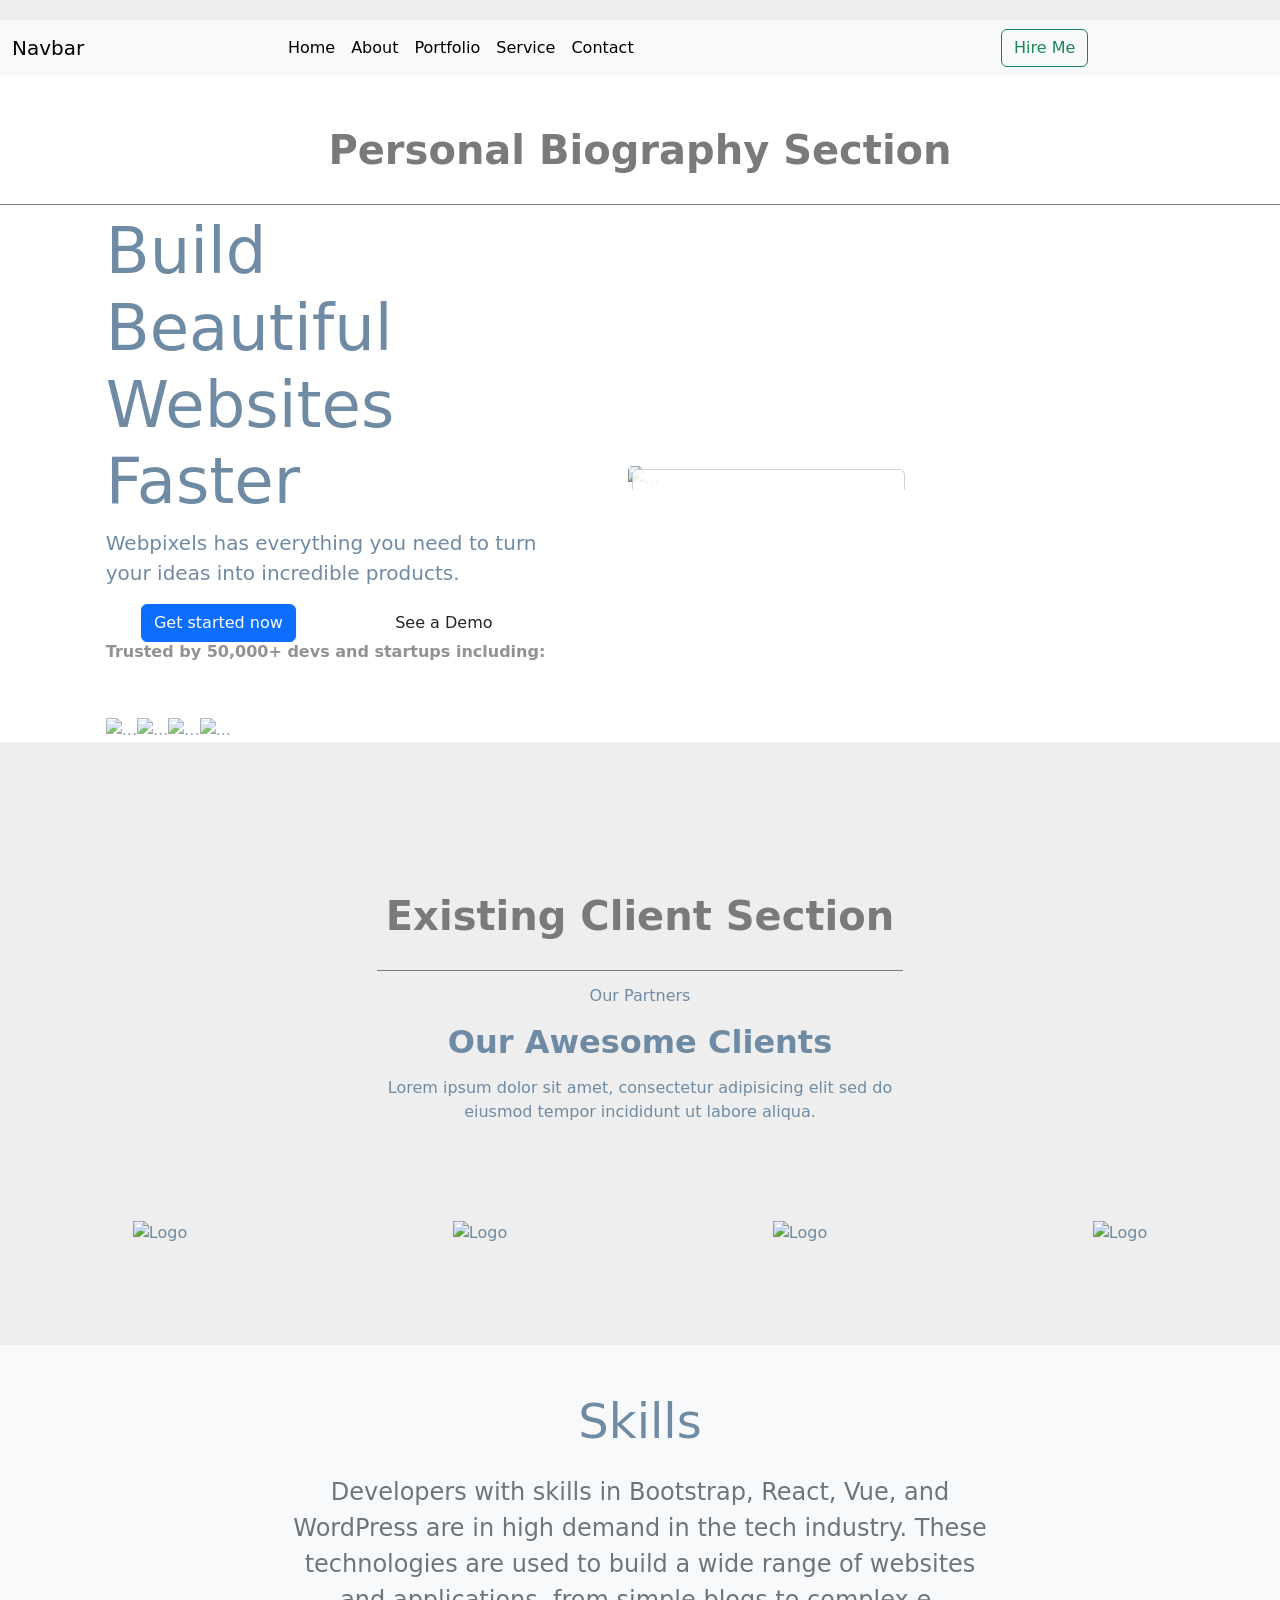
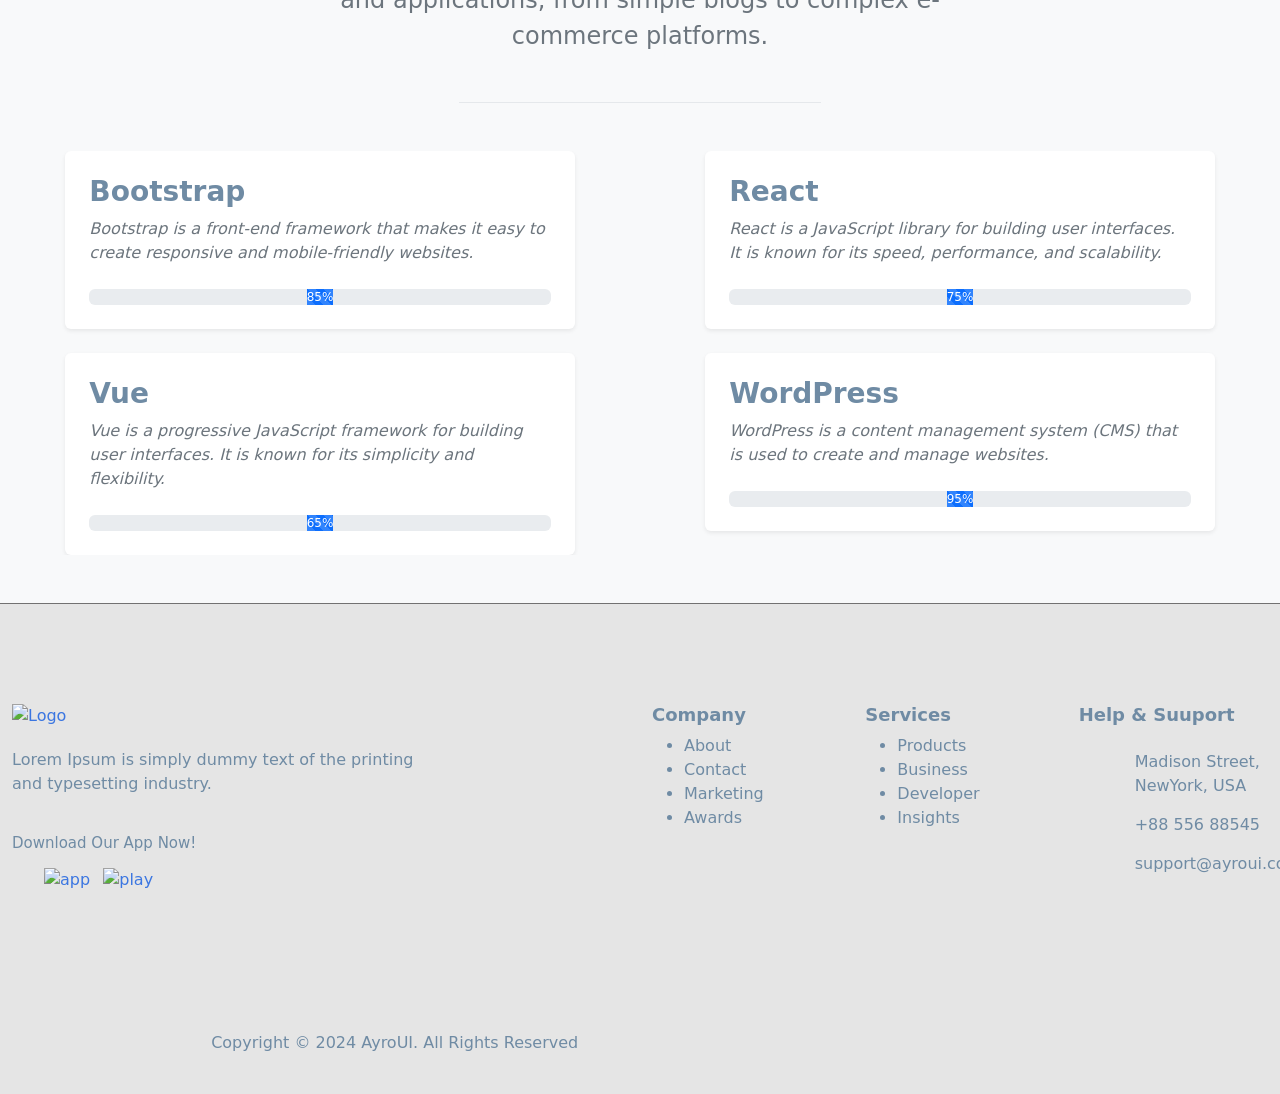
==== about.html @ 8ebff281 "first commit" ====
<!DOCTYPE html>
<html lang="en">

<head>
   <meta charset="UTF-8">
   <meta name="viewport" content="width=device-width, initial-scale=1.0">
   <title>Document</title>

   <!-- CDN -->
   <link href="https://cdn.jsdelivr.net/npm/bootstrap@5.3.8/dist/css/bootstrap.min.css" rel="stylesheet"
      integrity="sha384-sRIl4kxILFvY47J16cr9ZwB07vP4J8+LH7qKQnuqkuIAvNWLzeN8tE5YBujZqJLB" crossorigin="anonymous">

   <!-- CSS LINK -->
   <link rel="stylesheet" href="./css/index.css">

</head>

<body>

   <!-- NAVBAR -->

   <nav class="navbar navbar-expand-lg bg-body-tertiary">
      <div class="container">
         <a class="navbar-brand" href="index.html">Navbar</a>
         <button class="navbar-toggler" type="button" data-bs-toggle="collapse" data-bs-target="#navbarSupportedContent"
            aria-controls="navbarSupportedContent" aria-expanded="false" aria-label="Toggle navigation">
            <span class="navbar-toggler-icon"></span>
         </button>
         <div class="collapse navbar-collapse" id="navbarSupportedContent">
            <ul class="navbar-nav me-auto mb-2 mb-lg-0">
               <li class="nav-item">
                  <a class="nav-link active" aria-current="page" href="index.html">Home</a>
               </li>
               <li class="nav-item">
                  <a class="nav-link active" href="about.html">About</a>
               </li>
               <li class="nav-item dropdown">
                  <a class="nav-link active" aria-current="page" href="portfolio.html">Portfolio</a>
               </li>
               <li class="nav-item dropdown">
                  <a class="nav-link active" aria-current="page" href="service.html">Service</a>
               </li>
                <li class="nav-item dropdown">
                  <a class="nav-link active" aria-current="page" href="contact.html">Contact</a>
               </li>
            </ul>
            <form class="d-flex" role="search">
               <button class="btn btn-outline-success" type="submit">Hire Me</button>
            </form>
         </div>
      </div>
   </nav>
   <!-- NAVBAR -->


   <section id="about">

      <!-- Personal Biography Section -->
      <div class="bg-body">

         <section id="personalbiography" class="py-16 pt-md-8 pb-md-24 position-relative">

            <h1 class="all">Personal Biography Section</h1>

            <div class="container-lg mw-screen-xl">
               <div class="row align-items-center">
                  <div class="col-lg-6 order-lg-1 ms-auto d-none d-lg-block">
                     <div class="rounded me-lg-0 position-relative overflow-hidden shadow-5">
                        <img alt="..."
                           src="https://images.unsplash.com/photo-1523240795612-9a054b0db644?ixlib=rb-4.0.3&amp;ixid=MnwxMjA3fDB8MHxwaG90by1wYWdlfHx8fGVufDB8fHx8&amp;auto=format&amp;fit=crop&amp;w=1000&amp;h=1150&amp;q=80"
                           class="img-fluid">
                        <div
                           class="w-50 bg-body bg-opacity-50 p-0.5 rounded position-absolute top-0 start-0 ms-1 mt-1 z-2">
                           <div class="card rounded bg-body bg-opacity-75">
                              <div class="p-5">
                                 <div class="display-3 text-heading fw-bolder ls-tighter font-monospace lh-none mb-2">
                                    10x</div>
                                 <p class="text-sm text-body-secondary">
                                    Streamline workflows, save time, and focus on what truly matters using Webpixels.
                                 </p>
                              </div>
                           </div>
                        </div>
                     </div>
                  </div>
                  <div class="col-lg-5 order-md-0">
                     <h1 class="display-3 ls-tighter lh-xxs">
                        Build Beautiful Websites Faster
                     </h1>
                     <p class="lead pe-lg-20 lh-loose mt-6">
                        Webpixels has everything you need to turn your ideas into incredible products.
                     </p>
                     <div class="hstack gap-3 mt-8">
                        <a href="#" class="btn btn-primary px-lg-6">Get started now</a>
                        <a href="#" class="btn btn-neutral px-lg-6">
                           See a Demo
                           <i class="bi bi-arrow-up-right ms-3"></i>
                        </a>
                     </div>
                     <div class="mt-20">
                        <h6 class="fw-semibold text-dark text-opacity-50">Trusted by 50,000+ devs and startups
                           including:</h6>
                        <div class="d-inline-flex gap-6 gap-md-12 align-items-center mt-5">
                           <div>
                              <img src="https://assets.webpixels.io/img/clients/full/logo-1.svg"
                                 class="opacity-75 h-rem-6" alt="..." />
                           </div>
                           <div>
                              <img src="https://assets.webpixels.io/img/clients/full/logo-2.svg"
                                 class="opacity-75 h-rem-6" alt="..." />
                           </div>
                           <div>
                              <img src="https://assets.webpixels.io/img/clients/full/logo-3.svg"
                                 class="opacity-75 h-rem-6" alt="..." />
                           </div>
                           <div>
                              <img src="https://assets.webpixels.io/img/clients/full/logo-4.svg"
                                 class="opacity-75 h-rem-6" alt="..." />
                           </div>
                        </div>
                     </div>
                  </div>
               </div>
            </div>
         </section>
      </div>
      <!-- Personal Biography Section -->

      <!-- Existing Client Section -->

      <section id="existingclient" class="client-logo-area client-logo-one">
         <!--======  Start Section Title Two ======-->
         <div class="section-title-two">
            <div class="container">

               <h1 class="all">Existing Client Section</h1>

               <div class="row">
                  <div class="col-12">
                     <div class="content">
                        <span> Our Partners </span>
                        <h2 class="fw-bold">Our Awesome Clients</h2>
                        <p>
                           Lorem ipsum dolor sit amet, consectetur adipisicing elit sed do
                           eiusmod tempor incididunt ut labore aliqua.
                        </p>
                     </div>
                  </div>
               </div>
            </div>
            <!-- container -->
         </div>
         <!--====== End Section Title Two ======-->
         <div class="container">
            <div class="row">
               <div class="col-md-3 col-6">
                  <div class="single-client text-center">
                     <img src="https://cdn.ayroui.com/1.0/images/client-logo/graygrids.svg" alt="Logo" />
                  </div>
                  <!-- single client -->
               </div>
               <div class="col-md-3 col-6">
                  <div class="single-client text-center">
                     <img src="https://cdn.ayroui.com/1.0/images/client-logo/uideck.svg" alt="Logo" />
                  </div>
                  <!-- single client -->
               </div>
               <div class="col-md-3 col-6">
                  <div class="single-client text-center">
                     <img src="https://cdn.ayroui.com/1.0/images/client-logo/ayroui.svg" alt="Logo" />
                  </div>
                  <!-- single client -->
               </div>
               <div class="col-md-3 col-6">
                  <div class="single-client text-center">
                     <img src="https://cdn.ayroui.com/1.0/images/client-logo/lineicons.svg" alt="Logo" />
                  </div>
                  <!-- single client -->
               </div>
            </div>
            <!-- row -->
         </div>
         <!-- container -->
      </section>

      <!-- Existing Client Section -->

      <!-- Skill Information Section -->

      <section id="skillinformation" class="bsb-skill-1 bg-light py-3 py-md-5">
         <div class="container">
            <div class="row justify-content-md-center">
               <div class="col-12 col-md-10 col-lg-8 col-xl-7 col-xxl-6">
                  <h2 class="mb-4 display-5 text-center">Skills</h2>
                  <p class="text-secondary mb-5 text-center lead fs-4">Developers with skills in Bootstrap, React, Vue,
                     and WordPress are in high demand in the tech industry. These technologies are used to build a wide
                     range of websites and applications, from simple blogs to complex e-commerce platforms.</p>
                  <hr class="w-50 mx-auto mb-5 mb-xl-9 border-dark-subtle">
               </div>
            </div>
         </div>
         <div class="container overflow-hidden">
            <div class="row justify-content-xl-center gy-3 gy-sm-4">
               <div class="col-12 col-sm-6 col-xl-5">
                  <div class="bg-white rounded shadow-sm p-3 p-md-4 p-xxl-5">
                     <h3 class="fw-bold mb-2">Bootstrap</h3>
                     <p class="text-secondary fst-italic mb-4">Bootstrap is a front-end framework that makes it easy to
                        create responsive and mobile-friendly websites.</p>
                     <div class="progress">
                        <div class="progress-bar progress-bar-striped progress-bar-animated progress-bar-width-1"
                           role="progressbar" aria-label="Bootstrap" aria-valuenow="85" aria-valuemin="0"
                           aria-valuemax="100">85%</div>
                     </div>
                  </div>
               </div>
               <div class="col-12 col-sm-6 col-xl-5">
                  <div class="bg-white rounded shadow-sm p-3 p-md-4 p-xxl-5">
                     <h3 class="fw-bold mb-2">React</h3>
                     <p class="text-secondary fst-italic mb-4">React is a JavaScript library for building user
                        interfaces. It is known for its speed, performance, and scalability.</p>
                     <div class="progress">
                        <div class="progress-bar progress-bar-striped progress-bar-animated progress-bar-width-2"
                           role="progressbar" aria-label="React" aria-valuenow="75" aria-valuemin="0"
                           aria-valuemax="100">75%</div>
                     </div>
                  </div>
               </div>
               <div class="col-12 col-sm-6 col-xl-5">
                  <div class="bg-white rounded shadow-sm p-3 p-md-4 p-xxl-5">
                     <h3 class="fw-bold mb-2">Vue</h3>
                     <p class="text-secondary fst-italic mb-4">Vue is a progressive JavaScript framework for building
                        user interfaces. It is known for its simplicity and flexibility.</p>
                     <div class="progress">
                        <div class="progress-bar progress-bar-striped progress-bar-animated progress-bar-width-3"
                           role="progressbar" aria-label="Vue" aria-valuenow="65" aria-valuemin="0" aria-valuemax="100">
                           65%</div>
                     </div>
                  </div>
               </div>
               <div class="col-12 col-sm-6 col-xl-5">
                  <div class="bg-white rounded shadow-sm p-3 p-md-4 p-xxl-5">
                     <h3 class="fw-bold mb-2">WordPress</h3>
                     <p class="text-secondary fst-italic mb-4">WordPress is a content management system (CMS) that is
                        used to create and manage websites.</p>
                     <div class="progress">
                        <div class="progress-bar progress-bar-striped progress-bar-animated progress-bar-width-4"
                           role="progressbar" aria-label="WordPress" aria-valuenow="95" aria-valuemin="0"
                           aria-valuemax="100">95%</div>
                     </div>
                  </div>
               </div>
            </div>
         </div>
      </section>

      <!-- Skill Information Section -->

   </section>



   <!-- Footer Pages -->
   <footer class="footer-area footer-one">
      <div class="footer-widget">
         <div class="container">
            <div class="row">
               <div class="col-xl-6 col-lg-4 col-sm-12">
                  <div class="f-about">
                     <div class="footer-logo">
                        <a href="javascript:void(0)">
                           <img src="https://cdn.ayroui.com/1.0/images/footer/logo.svg" alt="Logo" />
                        </a>
                     </div>
                     <p class="text">
                        Lorem Ipsum is simply dummy text of the printing and
                        typesetting industry.
                     </p>
                  </div>
                  <div class="footer-app-store">
                     <h5 class="download-title">Download Our App Now!</h5>
                     <ul>
                        <li>
                           <a href="javascript:void(0)">
                              <img src="https://cdn.ayroui.com/1.0/images/footer/app-store.svg" alt="app" />
                           </a>
                        </li>
                        <li>
                           <a href="javascript:void(0)">
                              <img src="https://cdn.ayroui.com/1.0/images/footer/play-store.svg" alt="play" />
                           </a>
                        </li>
                     </ul>
                  </div>
               </div>
               <div class="col-xl-2 col-lg-2 col-sm-4">
                  <div class="footer-link">
                     <h6 class="footer-title">Company</h6>
                     <ul>
                        <li><a href="javascript:void(0)">About</a></li>
                        <li><a href="javascript:void(0)">Contact</a></li>
                        <li><a href="javascript:void(0)">Marketing</a></li>
                        <li><a href="javascript:void(0)">Awards</a></li>
                     </ul>
                  </div>
                  <!-- footer link -->
               </div>
               <div class="col-xl-2 col-lg-3 col-sm-4">
                  <div class="footer-link">
                     <h6 class="footer-title">Services</h6>
                     <ul>
                        <li><a href="javascript:void(0)">Products</a></li>
                        <li><a href="javascript:void(0)">Business</a></li>
                        <li><a href="javascript:void(0)">Developer</a></li>
                        <li><a href="javascript:void(0)">Insights</a></li>
                     </ul>
                  </div>
                  <!-- footer link -->
               </div>
               <div class="col-xl-2 col-lg-3 col-sm-4">
                  <!-- Start Footer Contact -->
                  <div class="footer-contact">
                     <h6 class="footer-title">Help & Suuport</h6>
                     <ul>
                        <li>
                           <i class="lni lni-map-marker"></i> Madison Street, NewYork,
                           USA
                        </li>
                        <li><i class="lni lni-phone-set"></i> +88 556 88545</li>
                        <li><i class="lni lni-envelope"></i> support@ayroui.com</li>
                     </ul>
                  </div>
                  <!-- End Footer Contact -->
               </div>
            </div>
            <!-- row -->
         </div>
         <!-- container -->
      </div>
      <!-- footer widget -->
      <div class="footer-copyright">
         <div class="container">
            <div class="row">
               <div class="col-lg-12">
                  <div class="
                  copyright
                  text-center
                  d-md-flex
                  justify-content-between
                  align-items-center
                  ">
                     <p class="text">Copyright © 2024 AyroUI. All Rights Reserved</p>
                     <ul class="social">
                        <li>
                           <a href="javascript:void(0)">
                              <i class="lni lni-facebook-filled"></i>
                           </a>
                        </li>
                        <li>
                           <a href="javascript:void(0)">
                              <i class="lni lni-twitter-original"></i>
                           </a>
                        </li>
                        <li>
                           <a href="javascript:void(0)">
                              <i class="lni lni-instagram-filled"></i>
                           </a>
                        </li>
                        <li>
                           <a href="javascript:void(0)"><i class="lni lni-linkedin-original"></i></a>
                        </li>
                     </ul>
                  </div>
                  <!-- copyright -->
               </div>
            </div>
            <!-- row -->
         </div>
         <!-- container -->
      </div>
      <!-- footer copyright -->
   </footer>

   <!-- Footer Pages -->

   <!-- JAVA LINK -->
   <script src="https://cdn.jsdelivr.net/npm/bootstrap@5.3.8/dist/js/bootstrap.min.js"
      integrity="sha384-G/EV+4j2dNv+tEPo3++6LCgdCROaejBqfUeNjuKAiuXbjrxilcCdDz6ZAVfHWe1Y"
      crossorigin="anonymous"></script>

</body>

</html>
---- css/index.css ----
*{
    margin: 0 auto;
    padding: 0 auto;
    box-sizing: border-box;
}

.container {
    max-width: 1400px;
}

.Carrier{
    font-size: 40px;
    text-align: center;
    padding-top: 50px;
    padding-bottom: 20px;
    color: rgb(122, 122, 122);
    border-bottom: 1px solid rgb(126, 125, 125);
}

.all{
  font-size: 40px;
  text-align: center;
  font-weight: 800;
  padding-top: 50px;
  padding-bottom: 30px;
  color: rgb(122, 122, 122);
    border-bottom: 1px solid rgb(126, 125, 125);
}

/*  Home Pages Start */

/* About ME Section */

.homeimg{
    height: 894px;
}

.carousel-caption {
    margin-bottom: 400px;
}

/* About ME Section */

/*===== Carrier Mission & Vission  =====*/

.blog-style-one {
  margin-top: 50px;
}
.blog-style-one .blog-image {
  overflow: hidden;
  border-radius: 8px 8px 0 0;
  position: relative;
}
.blog-style-one .blog-image .category {
  background-color: var(--primary);
  color: var(--white);
  font-size: 13px;
  padding: 7px 20px;
  position: absolute;
  right: 20px;
  top: 20px;
  border-radius: 30px;
}
.blog-style-one .blog-image img {
  width: 100%;
  -webkit-transition: all 0.2s ease-out 0s;
  -moz-transition: all 0.2s ease-out 0s;
  -ms-transition: all 0.2s ease-out 0s;
  -o-transition: all 0.2s ease-out 0s;
  transition: all 0.2s ease-out 0s;
}
.blog-style-one .blog-image:hover img {
  -webkit-transform: rotate(1deg) scale(1.1);
  -moz-transform: rotate(1deg) scale(1.1);
  -ms-transform: rotate(1deg) scale(1.1);
  -o-transform: rotate(1deg) scale(1.1);
  transform: rotate(1deg) scale(1.1);
}
.blog-style-one .blog-content {
  padding: 30px;
  border: 1px solid var(--light-1);
  border-radius: 0 0 8px 8px;
  border-top: none;
}
@media only screen and (min-width: 768px) and (max-width: 991px) {
  .blog-style-one .blog-content {
    padding: 25px;
  }
}
@media (max-width: 767px) {
  .blog-style-one .blog-content {
    padding: 20px;
  }
}
.blog-style-one .blog-content .blog-title {
  display: block;
  margin-bottom: 10px;
}
.blog-style-one .blog-content .blog-title a {
  font-weight: 600;
  color: var(--black);
  -webkit-transition: all 0.3s ease-out 0s;
  -moz-transition: all 0.3s ease-out 0s;
  -ms-transition: all 0.3s ease-out 0s;
  -o-transition: all 0.3s ease-out 0s;
  transition: all 0.3s ease-out 0s;
  line-height: 30px;
}
@media (max-width: 767px) {
  .blog-style-one .blog-content .blog-title a {
    line-height: 24px;
  }
}
.blog-style-one .blog-content .blog-title a:hover {
  color: var(--primary);
}
.blog-style-one .blog-content span {
  font-size: 14px;
  line-height: 20px;
  color: var(--dark-3);
  margin-top: 8px;
  margin-right: 12px;
  display: inline-block;
}
.blog-style-one .blog-content .text {
  color: var(--dark-3);
  margin-top: 16px;
}
.blog-style-one .blog-content .more {
  text-transform: uppercase;
  font-weight: 600;
  color: var(--primary);
  margin-top: 30px;
  display: inline-block;
}
.blog-style-one .blog-content .more:hover {
  color: var(--primary-dark);
}

/* Carrier Mission & Vission */

/* Service Section */

/* ===== Buttons Css ===== */
.contact-form .single-form .input-form .primary-btn {
  background: var(--primary);
  color: var(--white);
  box-shadow: var(--shadow-2);
}
.contact-form .single-form .input-form .active.primary-btn, .contact-form .single-form .input-form .primary-btn:hover, .contact-form .single-form .input-form .primary-btn:focus {
  background: var(--primary-dark);
  color: var(--white);
  box-shadow: var(--shadow-4);
}
.contact-form .single-form .input-form .deactive.primary-btn {
  background: var(--gray-4);
  color: var(--dark-3);
  pointer-events: none;
}

/*===========================
    contact-01 css 
===========================*/
.contact-area {
  padding-top: 50px;
  padding-bottom: 100px;
}
.contact-area .mt-15 {
  margin-top: 15px;
}
.contact-area .section-title .title {
  font-size: 28px;
  font-weight: 600;
  line-height: 55px;
}
@media (max-width: 767px) {
  .contact-area .section-title .title {
    font-size: 24px;
    line-height: 35px;
  }
}

.contact-form .single-form label {
  font-size: 12px;
  color: var(--dark-2);
  line-height: 18px;
  margin-left: 44px;
}
.contact-form .single-form .input-form {
  position: relative;
}
.contact-form .single-form .input-form i {
  font-size: 24px;
  position: absolute;
  top: 10px;
  left: 10px;
  color: var(--dark-3);
}
.contact-form .single-form .input-form textarea, .contact-form .single-form .input-form input {
  width: 100%;
  height: 44px;
  padding-left: 45px;
  padding-right: 30px;
  color: var(--dark-3);
  font-size: 16px;
  border: 0;
  border-bottom: 1px solid var(--gray-4);
  font-weight: 500;
}
.contact-form .single-form .input-form textarea::placeholder, .contact-form .single-form .input-form input::placeholder {
  opacity: 1;
  color: var(--dark-3);
}
.contact-form .single-form .input-form textarea {
  padding-top: 10px;
}
.form-input .help-block {
  margin-top: 2px;
}
.form-input .help-block .list-unstyled li {
  font-size: 12px;
  line-height: 16px;
  color: var(--error);
}
.form-input label {
  font-size: 12px;
  line-height: 18px;
  color: var(--dark-3);
  margin-bottom: 8px;
  display: inline-block;
}
.form-input .input-items {
  position: relative;
}
.form-input .input-items input, .form-input .input-items textarea {
  width: 100%;
  height: 44px;
  border: 2px solid;
  padding-left: 44px;
  padding-right: 12px;
  position: relative;
  font-size: 16px;
}
.form-input .input-items textarea {
  padding-top: 8px;
  height: 130px;
  resize: none;
}
.form-input .input-items i {
  position: absolute;
  top: 11px;
  left: 13px;
  font-size: 20px;
  z-index: 9;
}
.form-input .input-items.default input, .form-input .input-items.default textarea {
  border-color: var(--gray-4);
  color: var(--dark-3);
}
.form-input .input-items.default input:focus, .form-input .input-items.default textarea:focus {
  border-color: var(--primary);
}
.form-input .input-items.default input::placeholder, .form-input .input-items.default textarea::placeholder {
  color: var(--dark-3);
  opacity: 1;
}
.form-input .input-items.default i {
  color: var(--dark-3);
}
.form-input .input-items.active input, .form-input .input-items.active textarea {
  border-color: var(--primary-dark);
  color: var(--black);
}
.form-input .input-items.active input::placeholder, .form-input .input-items.active textarea::placeholder {
  color: var(--black);
  opacity: 1;
}
.form-input .input-items.active i {
  color: var(--primary-dark);
}
.form-input .input-items.error input, .form-input .input-items.error textarea {
  border-color: var(--error);
  color: var(--error);
}
.form-input .input-items.error input::placeholder, .form-input .input-items.error textarea::placeholder {
  color: var(--error);
  opacity: 1;
}
.form-input .input-items.error i {
  color: var(--error);
}
.form-input .input-items.success input, .form-input .input-items.success textarea {
  border-color: var(--success);
  color: var(--success);
}
.form-input .input-items.success input::placeholder, .form-input .input-items.success textarea::placeholder {
  color: var(--success);
  opacity: 1;
}
.form-input .input-items.success i {
  color: var(--success);
}
.form-input .input-items.disabled input, .form-input .input-items.disabled textarea {
  border-color: var(--dark-2);
  color: var(--dark-3);
  background: none;
}
.form-input .input-items.disabled input::placeholder, .form-input .input-items.disabled textarea::placeholder {
  color: var(--dark-3);
  opacity: 1;
}
.form-input .input-items.disabled i {
  color: var(--dark-3);
}

.form-style-four .form-input label {
  padding-left: 44px;
  margin-bottom: 0;
}
.form-style-four .form-input .input-items input, .form-style-four .form-input .input-items textarea {
  border-top: 0;
  border-left: 0;
  border-right: 0;
}

.contact-info ul li .single-info {
  position: relative;
  margin-top: 19px;
}
.contact-info ul li .single-info .info-icon {
  position: absolute;
  top: 0;
  left: 0;
}
.contact-info ul li .single-info .info-icon i {
  color: var(--dark-3);
  font-size: 18px;
  line-height: 24px;
}
.contact-info ul li .single-info .info-content {
  padding-left: 30px;
}
.contact-info ul li .single-info .info-content .text {
  font-size: 16px;
  line-height: 24px;
  color: var(--dark-3);
  font-weight: 500;
}
.contact-info .social li {
  display: inline-block;
  margin-right: 12px;
}
.contact-info .social li a {
  font-size: 20px;
  height: 40px;
  width: 40px;
  line-height: 38px;
  border: 1px solid rgba(0, 0, 0, 0.096);
  text-align: center;
  border-radius: 5px;
  color: var(--dark-3);
  -webkit-transition: all 0.3s ease-out 0s;
  -moz-transition: all 0.3s ease-out 0s;
  -ms-transition: all 0.3s ease-out 0s;
  -o-transition: all 0.3s ease-out 0s;
  transition: all 0.3s ease-out 0s;
}
.contact-info .social li a:hover {
  color: var(--white);
  background-color: var(--primary);
  border-color: transparent;
}

/* Service Section */

/* Feedback Section */

.rating-container {
            background: linear-gradient(145deg, #ffffff, #f0f0f0);
            border-radius: 20px;
            padding: 2rem;
            box-shadow: 10px 10px 20px #d1d1d1,
                       -10px -10px 20px #ffffff;
            max-width: 400px;
            margin: 2rem auto;
        }

        .star-rating {
            direction: rtl;
            display: inline-block;
            padding: 20px;
        }

        .star-rating input {
            display: none;
        }

        .star-rating label {
            color: #bbb;
            cursor: pointer;
            font-size: 30px;
            padding: 5px;
            transition: all 0.3s ease;
        }

        .star-rating label:hover,
        .star-rating label:hover ~ label,
        .star-rating input:checked ~ label {
            color: #f7b731;
        }

        .rating-title {
            color: #2d3436;
            font-weight: 600;
            margin-bottom: 1.5rem;
        }

        .rating-feedback {
            margin-top: 1.5rem;
            color: #636e72;
        }

        .submit-rating {
            background: linear-gradient(145deg, #f7b731, #f0932b);
            border: none;
            padding: 10px 25px;
            border-radius: 25px;
            color: white;
            font-weight: 600;
            margin-top: 1rem;
            transition: all 0.3s ease;
        }

        .submit-rating:hover {
            transform: translateY(-2px);
            box-shadow: 0 5px 15px rgba(247, 183, 49, 0.4);
        }

        .rating-emoji {
            font-size: 2rem;
            margin-bottom: 1rem;
        }

/* Feedback Section */

/*  Home Pages End */

/* About Pages Section */

/* Existing Client Section */

/*===========================
    clients-01 css 
===========================*/
.client-logo-area .section-title-two {
  text-align: center;
  max-width: 550px;
  margin: auto;
  margin-bottom: 50px;
  position: relative;
  z-index: 5;
}
@media only screen and (min-width: 768px) and (max-width: 991px) {
  .client-logo-area .section-title-two {
    margin-bottom: 45px;
  }
}
@media (max-width: 767px) {
  .client-logo-area .section-title-two {
    margin-bottom: 35px;
  }
}
.client-logo-area .section-title-two span {
  text-transform: capitalize;
  color: var(--white);
  background: var(--primary);
  display: inline-block;
  margin-bottom: 10px;
  padding: 5px 15px;
  border-radius: 4px;
}
.client-logo-area .section-title-two h2 {
  margin-bottom: 15px;
}
@media only screen and (min-width: 768px) and (max-width: 991px) {
  .client-logo-area .section-title-two h2 {
    font-size: 2rem;
    line-height: 2.8rem;
  }
}
@media (max-width: 767px) {
  .client-logo-area .section-title-two h2 {
    font-size: 1.5rem;
    line-height: 1.9rem;
  }
}
.client-logo-area .section-title-two p {
  color: var(--dark-3);
}

/*===== Client Logo One =====*/
.client-logo-one {
  padding-top: 100px;
  padding-bottom: 100px;
}
.client-logo-one .single-client {
  margin-top: 30px;
}

/* Existing Client Section */

/* Skill Information Section */

/* About Pages Section */

/* Personal Information Section Start */

body{
    color: #6F8BA4;
    margin-top:20px;
}
.section {
    padding: 100px 0;
    position: relative;
}
.gray-bg {
    background-color: #f5f5f5;
}
img {
    max-width: 100%;
}
img {
    vertical-align: middle;
    border-style: none;
}
/* About Me 
---------------------*/
.about-text h3 {
  font-size: 45px;
  font-weight: 700;
  margin: 0 0 6px;
}
@media (max-width: 767px) {
  .about-text h3 {
    font-size: 35px;
  }
}
.about-text h6 {
  font-weight: 600;
  margin-bottom: 15px;
}
@media (max-width: 767px) {
  .about-text h6 {
    font-size: 18px;
  }
}
.about-text p {
  font-size: 18px;
  max-width: 450px;
}
.about-text p mark {
  font-weight: 600;
  color: #20247b;
}

.about-list {
  padding-top: 10px;
}
.about-list .media {
  padding: 5px 0;
}
.about-list label {
  color: #20247b;
  font-weight: 600;
  width: 88px;
  margin: 0;
  position: relative;
}
.about-list label:after {
  content: "";
  position: absolute;
  top: 0;
  bottom: 0;
  right: 11px;
  width: 1px;
  height: 12px;
  background: #20247b;
  -moz-transform: rotate(15deg);
  -o-transform: rotate(15deg);
  -ms-transform: rotate(15deg);
  -webkit-transform: rotate(15deg);
  transform: rotate(15deg);
  margin: auto;
  opacity: 0.5;
}
.about-list p {
  margin: 0;
  font-size: 15px;
}

@media (max-width: 991px) {
  .about-avatar {
    margin-top: 30px;
  }
}

.about-section .counter {
  padding: 22px 20px;
  background: #ffffff;
  border-radius: 10px;
  box-shadow: 0 0 30px rgba(31, 45, 61, 0.125);
}
.about-section .counter .count-data {
  margin-top: 10px;
  margin-bottom: 10px;
}
.about-section .counter .count {
  font-weight: 700;
  color: #20247b;
  margin: 0 0 5px;
}
.about-section .counter p {
  font-weight: 600;
  margin: 0;
}
mark {
    background-image: linear-gradient(rgba(252, 83, 86, 0.6), rgba(252, 83, 86, 0.6));
    background-size: 100% 3px;
    background-repeat: no-repeat;
    background-position: 0 bottom;
    background-color: transparent;
    padding: 0;
    color: currentColor;
}
.theme-color {
    color: #fc5356;
}
.dark-color {
    color: #20247b;
}


/* Personal Information Section End */

/* Education Information Section Start */

/*===========================
  card-01 css
===========================*/
.single-card {
  box-shadow: var(--shadow-1);
  border-radius: 8px;
  overflow: hidden;
  margin-top: 30px;
  -webkit-transition: all 0.3s ease-out 0s;
  -moz-transition: all 0.3s ease-out 0s;
  -ms-transition: all 0.3s ease-out 0s;
  -o-transition: all 0.3s ease-out 0s;
  transition: all 0.3s ease-out 0s;
}
.single-card:hover {
  box-shadow: var(--shadow-4);
}
.single-card .card-image img {
  width: 100%;
  height: 100%;
}
.single-card .card-content {
  padding: 16px;
}
.single-card .card-content .card-title {
  margin-bottom: 0;
}
.single-card .card-content .card-title a {
  color: var(--black);
  -webkit-transition: all 0.3s ease-out 0s;
  -moz-transition: all 0.3s ease-out 0s;
  -ms-transition: all 0.3s ease-out 0s;
  -o-transition: all 0.3s ease-out 0s;
  transition: all 0.3s ease-out 0s;
}
.single-card .card-content .card-title a:hover {
  color: var(--primary);
}
.single-card .card-content .text {
  color: var(--dark-3);
  margin-top: 8px;
}

/* Education Information Section End */

/* Special Skill Section */

/* training certification section */

#training .card:hover {
  transform: translateY(-5px);
  transition: 0.3s;
}

/* training certification section */

/* All Service Grid Section */
.service-card {
      transition: all 0.3s ease;
      border: none;
      border-radius: 12px;
    }

    .service-card:hover {
      transform: translateY(-8px);
      box-shadow: 0 10px 25px rgba(0,0,0,0.1);
    }

    .service-icon {
      font-size: 40px;
      color: #0d6efd;
      margin-bottom: 15px;
    }
/* All Service Grid Section */

/*  Client Section */
 .client-logo {
      max-height: 200px;
      transition: 0.3s;
    }
    .client-logo:hover {
      opacity: 1;
      transform: scale(1.05);
    }
/*  Client Section */

/* FAQ Section */
.faqSection{
  padding-top: 60px;
  padding-bottom: 60px;
  max-width: 1100px;
}
/* FAQ Section */

/* Direct Contact Information Secction */
.Contact{
  margin-top: 60px;
  margin-bottom: 70px;
}

.project-list-table {
    border-collapse: separate;
    border-spacing: 0 12px
}

.project-list-table tr {
    background-color: #fff
}

.table-nowrap td, .table-nowrap th {
    white-space: nowrap;
}
.table-borderless>:not(caption)>*>* {
    border-bottom-width: 0;
}
.table>:not(caption)>*>* {
    padding: 0.75rem 0.75rem;
    background-color: var(--bs-table-bg);
    border-bottom-width: 1px;
    box-shadow: inset 0 0 0 9999px var(--bs-table-accent-bg);
}

.avatar-sm {
    height: 2rem;
    width: 2rem;
}
.rounded-circle {
    border-radius: 50%!important;
}
.me-2 {
    margin-right: 0.5rem!important;
}
img, svg {
    vertical-align: middle;
}

a {
    color: #3b76e1;
    text-decoration: none;
}

.badge-soft-danger {
    color: #f56e6e !important;
    background-color: rgba(245,110,110,.1);
}
.badge-soft-success {
    color: #63ad6f !important;
    background-color: rgba(99,173,111,.1);
}

.badge-soft-primary {
    color: #3b76e1 !important;
    background-color: rgba(59,118,225,.1);
}

.badge-soft-info {
    color: #57c9eb !important;
    background-color: rgba(87,201,235,.1);
}

.avatar-title {
    align-items: center;
    background-color: #3b76e1;
    color: #fff;
    display: flex;
    font-weight: 500;
    height: 100%;
    justify-content: center;
    width: 100%;
}
.bg-soft-primary {
    background-color: rgba(59,118,225,.25)!important;
}
/* Direct Contact Information Secction */

/* Contact From Section */
.ContactSection{
  display: grid;
  gap: 10px;
}

.contact-area {
    background-attachment: fixed;
    background-size: cover;
    background-position: center;
}

@media only screen and (max-width:768px) {
    .contact {
        margin-bottom: 60px;
    }
}

.contact input {
    background: transparent;
    border: 1px solid black;
    margin-bottom: 10px;
    border-radius: 10px;
    -webkit-box-shadow: none;
    box-shadow: none;
    color: #232434;
    font-size: 16px;
    height: 60px;
    padding: 10px;
    width: 100%;
    font-family: 'poppins', sans-serif;
    padding-left: 30px;
    -webkit-transition: all 0.3s ease 0s;
    -o-transition: all 0.3s ease 0s;
    transition: all 0.3s ease 0s;
}

.contact textarea {
    background: #fff;
    border: 1px solid black;
    margin-bottom: 10px;
    border-radius: 10px;
    -webkit-box-shadow: none;
    box-shadow: none;
    color: #232434;
    font-size: 16px;
    padding: 10px;
    width: 100%;
    font-family: 'poppins', sans-serif;
    padding-left: 30px;
    -webkit-transition: all 0.3s ease 0s;
    -o-transition: all 0.3s ease 0s;
    transition: all 0.3s ease 0s;
    -webkit-border-radius: 10px;
    -moz-border-radius: 10px;
    -ms-border-radius: 10px;
    -o-border-radius: 10px;
}

.contact input:focus {
    background: #fff;
    border: 1px solid black;
    color: #232434;
    -webkit-box-shadow: none;
    box-shadow: none;
    
}

.contact textarea:focus {
    background: #fff;
    border: 1px solid black;
    color: #232434;
    -webkit-box-shadow: none;
    box-shadow: none;
   
}

.form-control::placeholder {
    color: #232434;
    opacity: 1;
}

.btn-contact-bg {
    border-radius: 30px;
    color: #fff;
    outline: medium none !important;
    padding: 15px 27px;
    text-transform: capitalize;
    -webkit-transition: all 0.3s ease 0s;
    -o-transition: all 0.3s ease 0s;
    transition: all 0.3s ease 0s;
    background: #7564e5;
    font-family: 'poppins', sans-serif;
    cursor: pointer;
    width: 100%;
}

.btn-contact-bg:hover,
.btn-contact-bg:focus {
    background: #232434;
    color: #fff;
}

/*START ADDRESS*/

.single_address {
    overflow: hidden;
    margin-bottom: 10px;
    padding-left: 40px;
}

@media only screen and (max-width:768px) {
    .single_address {
        padding-left: 0px;
    }
}

.single_address i {
    background: #f6f6f6;
    color: #7564e5;
    border-radius: 30px;
    width: 60px;
    height: 60px;
    line-height: 60px;
    text-align: center;
    float: left;
    margin-right: 14px;
    font-size: 22px;
    -webkit-box-shadow: 0 5px 30px 0 rgba(0, 0, 0, 0.1);
    box-shadow: 0 5px 30px 0 rgba(0, 0, 0, 0.1);
    margin-bottom: 20px;
    -webkit-transition: all 0.3s ease 0s;
    -o-transition: all 0.3s ease 0s;
    transition: all 0.3s ease 0s;
}

.single_address:hover i {
    background: #7564e5;
    color: #fff;
}

.single_address h4 {
    font-size: 18px;
    margin-bottom: 0px;
    overflow: hidden;
    font-weight: 600;
}

.single_address p {
    overflow: hidden;
    margin-top: 5px;
}

.section-title h1 {
  padding-top: 60px;
    font-size: 44px;
    font-weight: 500;
    margin-top: 0;
    position: relative;
    text-transform: capitalize;
    margin-bottom: 15px;
}
.section-title p {
    padding: 0 10px;
    width: 70%;
    margin: auto;
    letter-spacing: 1px;
}
.section-title {
    margin-bottom: 60px;
}
.text-center {
    text-align: center!important;
}
/* Contact From Section */

/* Google MAP API */

.googlemap{
  width: 1900px;
  margin-top: 40px;
  margin-bottom: 40px;
}

/* Google MAP API */

/* Contact From Section */
body{
    margin-top:20px;
    background:#eee;
}
.gradient-brand-color {
    background-image: -webkit-linear-gradient(0deg, #376be6 0%, #6470ef 100%);
    background-image: -ms-linear-gradient(0deg, #376be6 0%, #6470ef 100%);
    color: #fff;
}
.contact-info__wrapper {
    overflow: hidden;
    border-radius: .625rem .625rem 0 0
}

@media (min-width: 1024px) {
    .contact-info__wrapper {
        border-radius: 0 .625rem .625rem 0;
        padding: 5rem !important
    }
}
.contact-info__list span.position-absolute {
    left: 0
}
.z-index-101 {
    z-index: 101;
}
.list-style--none {
    list-style: none;
}
.contact__wrapper {
    background-color: #fff;
    margin-top: 50px;
    margin-bottom: 60px;
    border-radius: 0 0 .625rem .625rem;
    -webkit-border-radius: 0 0 .625rem .625rem;
    -moz-border-radius: 0 0 .625rem .625rem;
    -ms-border-radius: 0 0 .625rem .625rem;
    -o-border-radius: 0 0 .625rem .625rem;
}

@media (min-width: 1024px) {
    .contact__wrapper {
        border-radius: .625rem 0 .625rem .625rem
    }
}
@media (min-width: 1024px) {
    .contact-form__wrapper {
        padding: 5rem !important
    }
}
.shadow-lg, .shadow-lg--on-hover:hover {
    box-shadow: 0 1rem 3rem rgba(132,138,163,0.1) !important;
}
/* Contact From Section */

/* Footer Pages */

/*===== FOOTER ONE =====*/
.footer-one {
  background-color: rgba(128, 128, 128, 0.089);
  border-top: 1px solid rgb(114, 113, 113) ;
}
.footer-one .footer-logo {
  margin-top: 30px;
}
.footer-one .footer-widget {
  padding-top: 70px;
  padding-bottom: 100px;
}
@media only screen and (min-width: 768px) and (max-width: 991px) {
  .footer-one .footer-widget {
    padding-top: 40px;
    padding-bottom: 70px;
  }
}
@media (max-width: 767px) {
  .footer-one .footer-widget {
    padding-top: 20px;
    padding-bottom: 50px;
  }
}
.footer-one .footer-title {
  font-size: 18px;
  font-weight: 600;
  line-height: 22px;
  color: var(--black);
  position: relative;
}
.footer-one .footer-app-store {
  padding-top: 22px;
}
.footer-one .footer-app-store .download-title {
  font-size: 15px;
  display: block;
  margin-bottom: 15px;
  font-weight: 500;
  color: var(--dark-1);
}
.footer-one .footer-app-store li {
  display: inline-block;
  margin-right: 8px;
}
.footer-one .footer-app-store li img {
  max-width: 140px;
}
@media only screen and (min-width: 992px) and (max-width: 1199px) {
  .footer-one .footer-app-store li {
    margin-right: 6px;
  }
}
.footer-one .footer-app-store li:last-child {
  margin-right: 0;
}
@media (max-width: 767px) {
  .footer-one .footer-app-store li {
    width: 120px;
    display: block;
    margin-bottom: 10px;
  }
  .footer-one .footer-app-store li:last-child {
    margin: 0;
  }
}
@media only screen and (min-width: 576px) and (max-width: 767px) {
  .footer-one .footer-app-store li {
    width: auto;
  }
}
.footer-one .footer-app-store li a {
  -webkit-transition: all 0.2s ease-out 0s;
  -moz-transition: all 0.2s ease-out 0s;
  -ms-transition: all 0.2s ease-out 0s;
  -o-transition: all 0.2s ease-out 0s;
  transition: all 0.2s ease-out 0s;
}
.footer-one .footer-app-store li a:hover {
  box-shadow: var(--shadow-4);
  -webkit-transform: translateY(-4px);
  -moz-transform: translateY(-4px);
  -ms-transform: translateY(-4px);
  -o-transform: translateY(-4px);
  transform: translateY(-4px);
}
.footer-one .f-about {
  margin-top: 30;
}
.footer-one .f-about .text {
  margin-top: 20px;
}
@media only screen and (min-width: 1200px) and (max-width: 1399px), only screen and (min-width: 1400px) {
  .footer-one .f-about {
    padding-right: 200px;
  }
}
.footer-one .footer-link {
  margin-top: 30px;
}
.footer-one .footer-link ul {
  margin-top: 8px;
}
.footer-one .footer-link ul a {
  font-size: 16px;
  line-height: 24px;
  color: var(--dark-3);
  margin-top: 16px;
  font-weight: 400;
  -webkit-transition: all 0.3s ease-out 0s;
  -moz-transition: all 0.3s ease-out 0s;
  -ms-transition: all 0.3s ease-out 0s;
  -o-transition: all 0.3s ease-out 0s;
  transition: all 0.3s ease-out 0s;
}
@media (max-width: 767px) {
  .footer-one .footer-link ul a {
    margin-top: 12px;
  }
}
.footer-one .footer-link ul a:hover {
  color: var(--primary);
}
.footer-one .footer-contact {
  margin-top: 30px;
}
.footer-one .footer-contact ul {
  margin-top: 24px;
}
.footer-one .footer-contact ul li {
  display: block;
  margin-top: 15px;
  position: relative;
  padding-left: 24px;
  color: var(--dark-3);
}
.footer-one .footer-contact ul li:first-child {
  margin: 0;
}
.footer-one .footer-contact ul li i {
  font-size: 18px;
  position: absolute;
  left: 0;
  top: 4px;
}
.footer-one .footer-copyright {
  border-top: 1px solid var(--gray-4);
}
.footer-one .copyright {
  padding-bottom: 23px;
  padding-top: 13px;
}
.footer-one .copyright .text {
  color: var(--dark-3);
  margin-top: 10px;
}
.footer-one .social {
  margin-top: 10px;
}
.footer-one .social li {
  display: inline-block;
  margin-right: 15px;
}
.footer-one .social li:last-child {
  margin-right: 0;
}
.footer-one .social li a {
  font-size: 18px;
  color: var(--dark-3);
  -webkit-transition: all 0.3s ease-out 0s;
  -moz-transition: all 0.3s ease-out 0s;
  -ms-transition: all 0.3s ease-out 0s;
  -o-transition: all 0.3s ease-out 0s;
  transition: all 0.3s ease-out 0s;
}
.footer-one .social li a:hover {
  color: var(--primary);
}

/* Footer Pages */
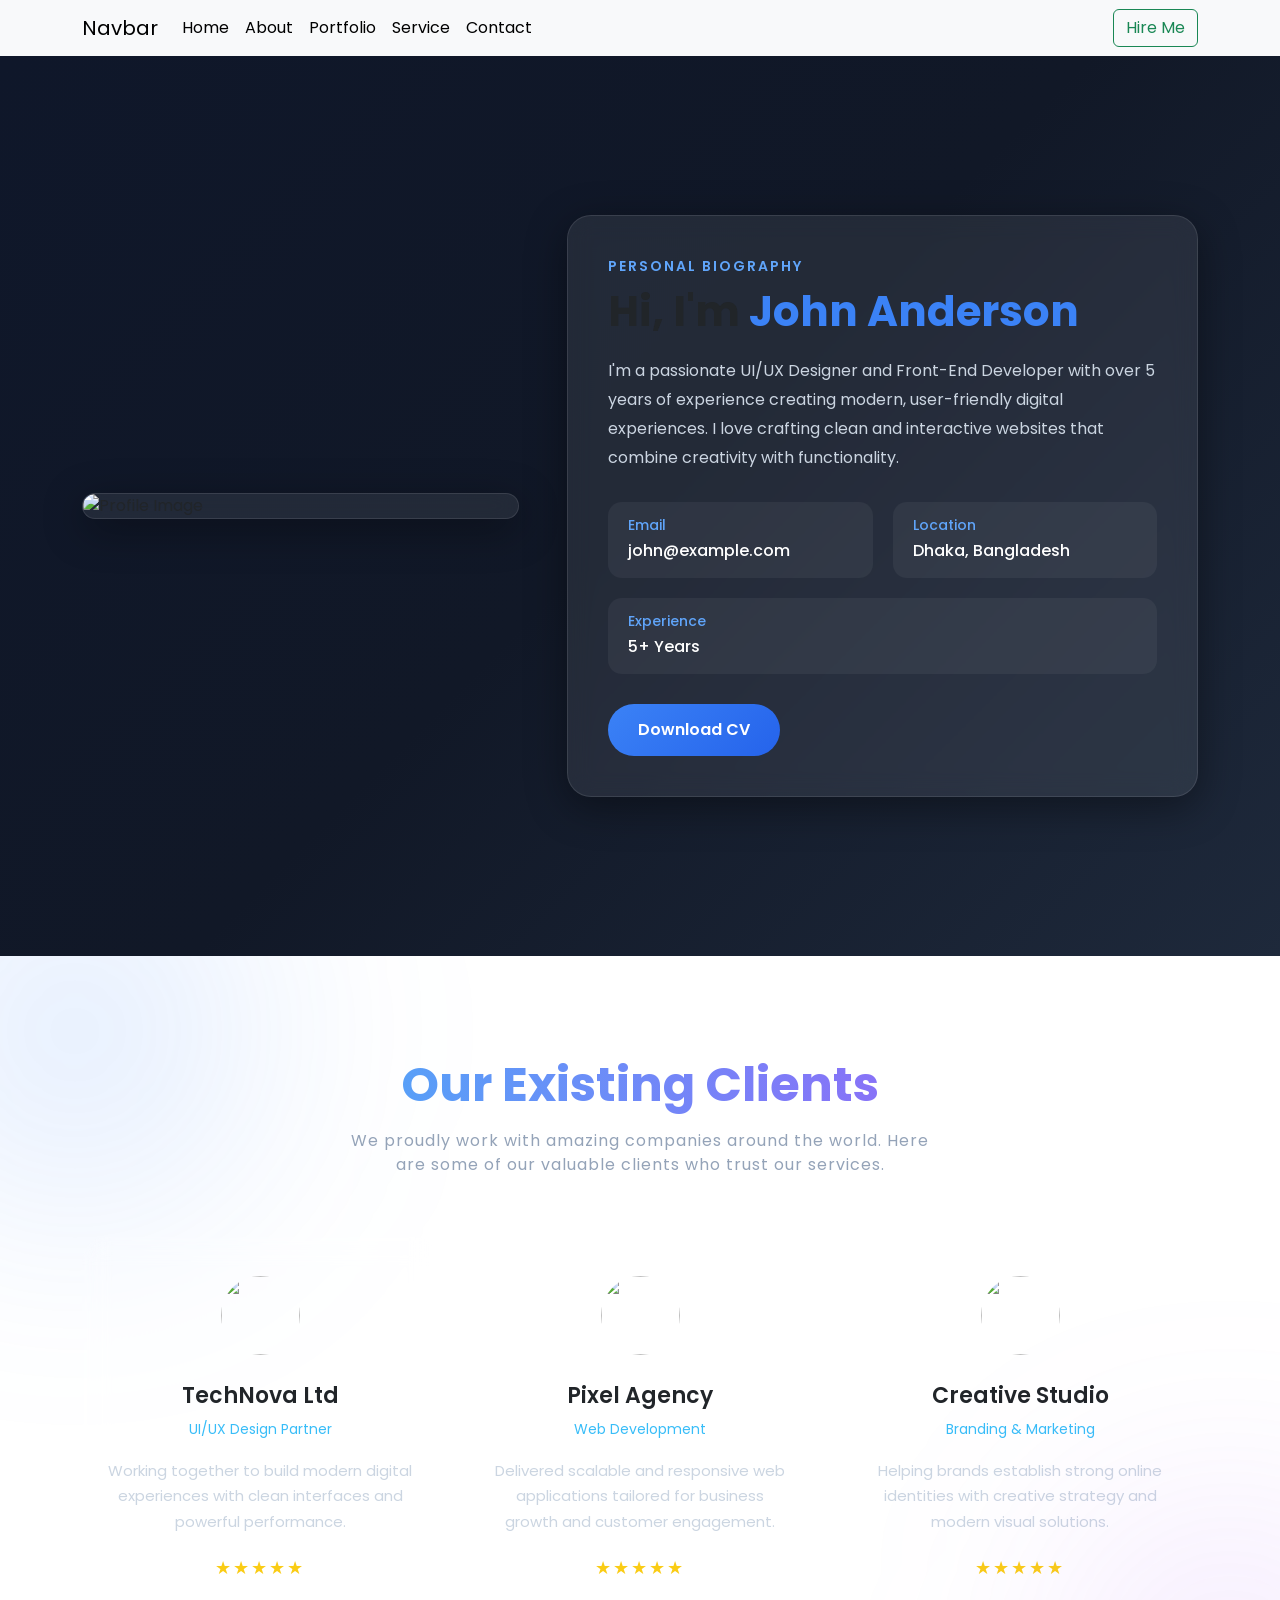
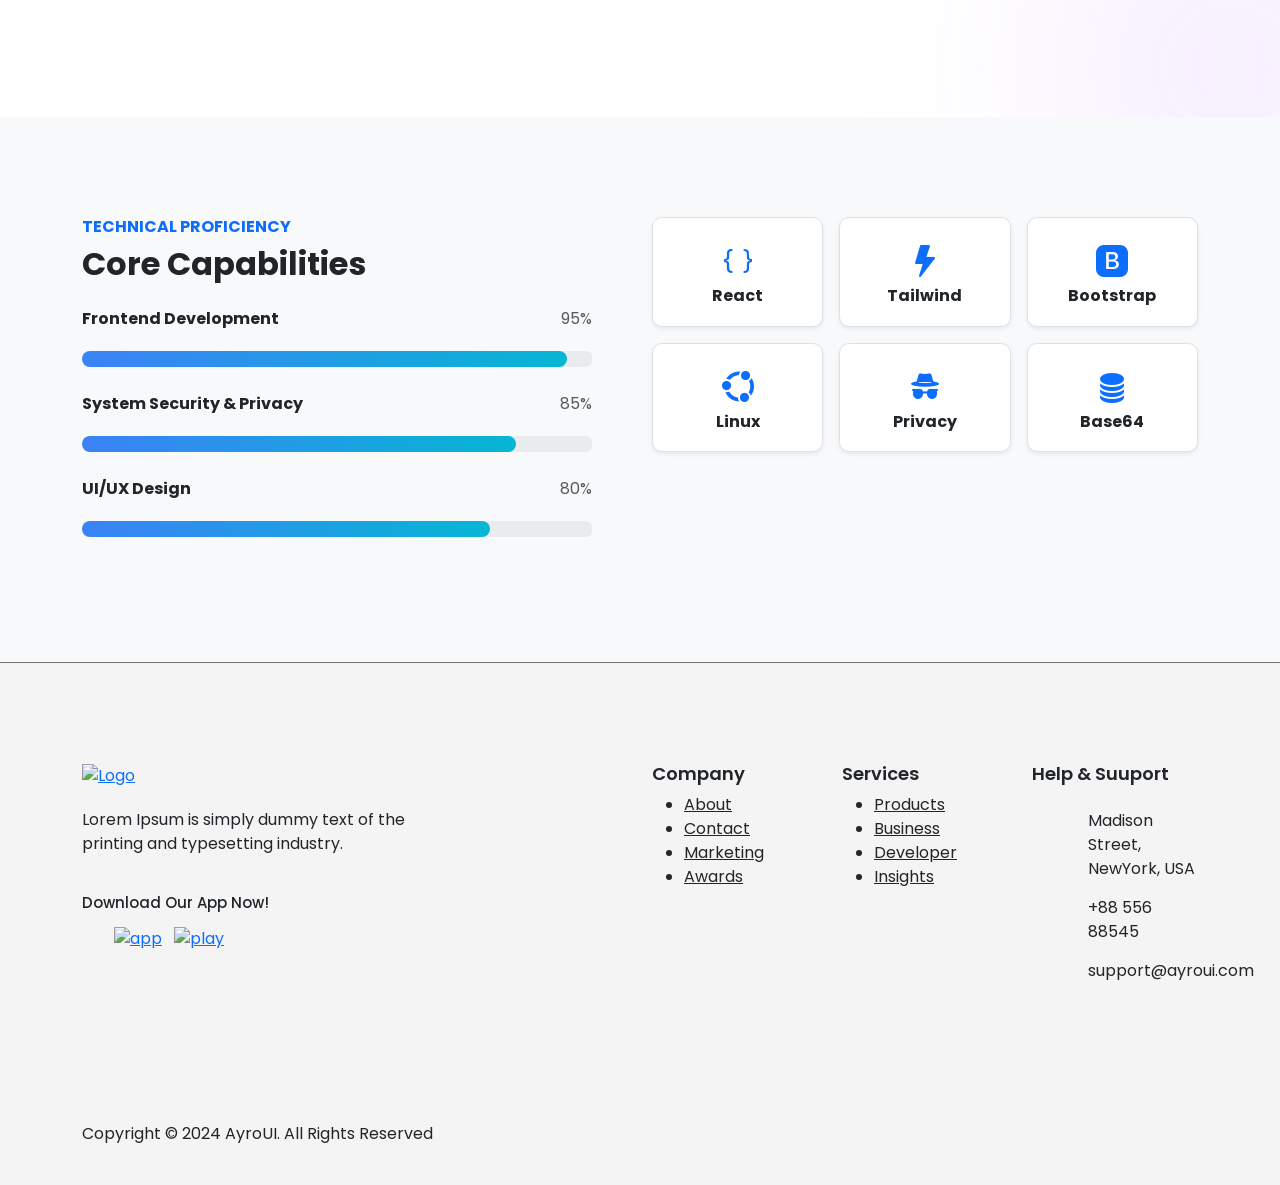
==== commit d141bf4c: "update" ====
--- a/about.html
+++ b/about.html
@@ -56,202 +56,303 @@
    <section id="about">
 
       <!-- Personal Biography Section -->
-      <div class="bg-body">
-
-         <section id="personalbiography" class="py-16 pt-md-8 pb-md-24 position-relative">
-
-            <h1 class="all">Personal Biography Section</h1>
-
-            <div class="container-lg mw-screen-xl">
-               <div class="row align-items-center">
-                  <div class="col-lg-6 order-lg-1 ms-auto d-none d-lg-block">
-                     <div class="rounded me-lg-0 position-relative overflow-hidden shadow-5">
-                        <img alt="..."
-                           src="https://images.unsplash.com/photo-1523240795612-9a054b0db644?ixlib=rb-4.0.3&amp;ixid=MnwxMjA3fDB8MHxwaG90by1wYWdlfHx8fGVufDB8fHx8&amp;auto=format&amp;fit=crop&amp;w=1000&amp;h=1150&amp;q=80"
-                           class="img-fluid">
-                        <div
-                           class="w-50 bg-body bg-opacity-50 p-0.5 rounded position-absolute top-0 start-0 ms-1 mt-1 z-2">
-                           <div class="card rounded bg-body bg-opacity-75">
-                              <div class="p-5">
-                                 <div class="display-3 text-heading fw-bolder ls-tighter font-monospace lh-none mb-2">
-                                    10x</div>
-                                 <p class="text-sm text-body-secondary">
-                                    Streamline workflows, save time, and focus on what truly matters using Webpixels.
-                                 </p>
-                              </div>
-                           </div>
-                        </div>
-                     </div>
-                  </div>
-                  <div class="col-lg-5 order-md-0">
-                     <h1 class="display-3 ls-tighter lh-xxs">
-                        Build Beautiful Websites Faster
-                     </h1>
-                     <p class="lead pe-lg-20 lh-loose mt-6">
-                        Webpixels has everything you need to turn your ideas into incredible products.
-                     </p>
-                     <div class="hstack gap-3 mt-8">
-                        <a href="#" class="btn btn-primary px-lg-6">Get started now</a>
-                        <a href="#" class="btn btn-neutral px-lg-6">
-                           See a Demo
-                           <i class="bi bi-arrow-up-right ms-3"></i>
-                        </a>
-                     </div>
-                     <div class="mt-20">
-                        <h6 class="fw-semibold text-dark text-opacity-50">Trusted by 50,000+ devs and startups
-                           including:</h6>
-                        <div class="d-inline-flex gap-6 gap-md-12 align-items-center mt-5">
-                           <div>
-                              <img src="https://assets.webpixels.io/img/clients/full/logo-1.svg"
-                                 class="opacity-75 h-rem-6" alt="..." />
-                           </div>
-                           <div>
-                              <img src="https://assets.webpixels.io/img/clients/full/logo-2.svg"
-                                 class="opacity-75 h-rem-6" alt="..." />
-                           </div>
-                           <div>
-                              <img src="https://assets.webpixels.io/img/clients/full/logo-3.svg"
-                                 class="opacity-75 h-rem-6" alt="..." />
-                           </div>
-                           <div>
-                              <img src="https://assets.webpixels.io/img/clients/full/logo-4.svg"
-                                 class="opacity-75 h-rem-6" alt="..." />
-                           </div>
-                        </div>
-                     </div>
-                  </div>
-               </div>
-            </div>
-         </section>
-      </div>
+   <!DOCTYPE html>
+<html lang="en">
+<head>
+  <meta charset="UTF-8" />
+  <meta name="viewport" content="width=device-width, initial-scale=1.0" />
+  <title>Modern Biography Section</title>
+
+  <!-- Bootstrap 5 -->
+  <link
+    href="https://cdn.jsdelivr.net/npm/bootstrap@5.3.3/dist/css/bootstrap.min.css"
+    rel="stylesheet"
+  />
+
+  <!-- Google Font -->
+  <link
+    href="https://fonts.googleapis.com/css2?family=Poppins:wght@300;400;500;600;700&display=swap"
+    rel="stylesheet"
+  />
+</head>
+
+<body>
+
+  <section class="bio-section">
+    <div class="container">
+      <div class="row align-items-center g-5">
+
+        <!-- Image -->
+        <div class="col-lg-5">
+          <div class="bio-card">
+            <div class="bio-image">
+              <img
+                src="https://images.unsplash.com/photo-1500648767791-00dcc994a43e"
+                alt="Profile Image"
+              />
+            </div>
+          </div>
+        </div>
+
+        <!-- Content -->
+        <div class="col-lg-7">
+          <div class="bio-card">
+            <div class="bio-content">
+
+              <p class="bio-subtitle">Personal Biography</p>
+
+              <h1 class="bio-title">
+                Hi, I'm <span>John Anderson</span>
+              </h1>
+
+              <p class="bio-text">
+                I'm a passionate UI/UX Designer and Front-End Developer
+                with over 5 years of experience creating modern,
+                user-friendly digital experiences. I love crafting clean
+                and interactive websites that combine creativity with
+                functionality.
+              </p>
+
+              <div class="bio-info">
+
+                <div class="info-box">
+                  <h6>Email</h6>
+                  <p>john@example.com</p>
+                </div>
+
+                <div class="info-box">
+                  <h6>Location</h6>
+                  <p>Dhaka, Bangladesh</p>
+                </div>
+
+                <div class="info-box">
+                  <h6>Experience</h6>
+                  <p>5+ Years</p>
+                </div>
+
+              </div>
+
+              <a href="#" class="btn-custom">
+                Download CV
+              </a>
+
+            </div>
+          </div>
+        </div>
+
+      </div>
+    </div>
+  </section>
+
+</body>
+</html>
       <!-- Personal Biography Section -->
 
       <!-- Existing Client Section -->
 
-      <section id="existingclient" class="client-logo-area client-logo-one">
-         <!--======  Start Section Title Two ======-->
-         <div class="section-title-two">
-            <div class="container">
-
-               <h1 class="all">Existing Client Section</h1>
-
-               <div class="row">
-                  <div class="col-12">
-                     <div class="content">
-                        <span> Our Partners </span>
-                        <h2 class="fw-bold">Our Awesome Clients</h2>
-                        <p>
-                           Lorem ipsum dolor sit amet, consectetur adipisicing elit sed do
-                           eiusmod tempor incididunt ut labore aliqua.
-                        </p>
-                     </div>
-                  </div>
-               </div>
-            </div>
-            <!-- container -->
-         </div>
-         <!--====== End Section Title Two ======-->
-         <div class="container">
-            <div class="row">
-               <div class="col-md-3 col-6">
-                  <div class="single-client text-center">
-                     <img src="https://cdn.ayroui.com/1.0/images/client-logo/graygrids.svg" alt="Logo" />
-                  </div>
-                  <!-- single client -->
-               </div>
-               <div class="col-md-3 col-6">
-                  <div class="single-client text-center">
-                     <img src="https://cdn.ayroui.com/1.0/images/client-logo/uideck.svg" alt="Logo" />
-                  </div>
-                  <!-- single client -->
-               </div>
-               <div class="col-md-3 col-6">
-                  <div class="single-client text-center">
-                     <img src="https://cdn.ayroui.com/1.0/images/client-logo/ayroui.svg" alt="Logo" />
-                  </div>
-                  <!-- single client -->
-               </div>
-               <div class="col-md-3 col-6">
-                  <div class="single-client text-center">
-                     <img src="https://cdn.ayroui.com/1.0/images/client-logo/lineicons.svg" alt="Logo" />
-                  </div>
-                  <!-- single client -->
-               </div>
-            </div>
-            <!-- row -->
-         </div>
-         <!-- container -->
-      </section>
+      <!DOCTYPE html>
+<html lang="en">
+<head>
+  <meta charset="UTF-8" />
+  <meta name="viewport" content="width=device-width, initial-scale=1.0"/>
+  <title>Existing Client Section</title>
+
+  <!-- Bootstrap -->
+  <link
+    href="https://cdn.jsdelivr.net/npm/bootstrap@5.3.3/dist/css/bootstrap.min.css"
+    rel="stylesheet"
+  />
+
+  <!-- Google Font -->
+  <link
+    href="https://fonts.googleapis.com/css2?family=Poppins:wght@300;400;500;600;700&display=swap"
+    rel="stylesheet"
+  />
+
+</head>
+<body>
+
+  <section class="client-section">
+    <div class="container">
+
+      <div class="section-title">
+        <h2>Our Existing Clients</h2>
+        <p>
+          We proudly work with amazing companies around the world.
+          Here are some of our valuable clients who trust our services.
+        </p>
+      </div>
+
+      <div class="row g-4">
+
+        <!-- Client 1 -->
+        <div class="col-lg-4 col-md-6">
+          <div class="client-card">
+
+            <div class="client-logo">
+              <img src="https://i.pravatar.cc/200?img=12" alt="">
+            </div>
+
+            <h4>TechNova Ltd</h4>
+            <span>UI/UX Design Partner</span>
+
+            <p>
+              Working together to build modern digital experiences
+              with clean interfaces and powerful performance.
+            </p>
+
+            <div class="rating">
+              ★★★★★
+            </div>
+
+          </div>
+        </div>
+
+        <!-- Client 2 -->
+        <div class="col-lg-4 col-md-6">
+          <div class="client-card">
+
+            <div class="client-logo">
+              <img src="https://i.pravatar.cc/200?img=22" alt="">
+            </div>
+
+            <h4>Pixel Agency</h4>
+            <span>Web Development</span>
+
+            <p>
+              Delivered scalable and responsive web applications
+              tailored for business growth and customer engagement.
+            </p>
+
+            <div class="rating">
+              ★★★★★
+            </div>
+
+          </div>
+        </div>
+
+        <!-- Client 3 -->
+        <div class="col-lg-4 col-md-6">
+          <div class="client-card">
+
+            <div class="client-logo">
+              <img src="https://i.pravatar.cc/200?img=32" alt="">
+            </div>
+
+            <h4>Creative Studio</h4>
+            <span>Branding & Marketing</span>
+
+            <p>
+              Helping brands establish strong online identities
+              with creative strategy and modern visual solutions.
+            </p>
+
+            <div class="rating">
+              ★★★★★
+            </div>
+
+          </div>
+        </div>
+
+      </div>
+
+    </div>
+  </section>
+
+</body>
+</html>
 
       <!-- Existing Client Section -->
 
       <!-- Skill Information Section -->
 
-      <section id="skillinformation" class="bsb-skill-1 bg-light py-3 py-md-5">
-         <div class="container">
-            <div class="row justify-content-md-center">
-               <div class="col-12 col-md-10 col-lg-8 col-xl-7 col-xxl-6">
-                  <h2 class="mb-4 display-5 text-center">Skills</h2>
-                  <p class="text-secondary mb-5 text-center lead fs-4">Developers with skills in Bootstrap, React, Vue,
-                     and WordPress are in high demand in the tech industry. These technologies are used to build a wide
-                     range of websites and applications, from simple blogs to complex e-commerce platforms.</p>
-                  <hr class="w-50 mx-auto mb-5 mb-xl-9 border-dark-subtle">
-               </div>
-            </div>
-         </div>
-         <div class="container overflow-hidden">
-            <div class="row justify-content-xl-center gy-3 gy-sm-4">
-               <div class="col-12 col-sm-6 col-xl-5">
-                  <div class="bg-white rounded shadow-sm p-3 p-md-4 p-xxl-5">
-                     <h3 class="fw-bold mb-2">Bootstrap</h3>
-                     <p class="text-secondary fst-italic mb-4">Bootstrap is a front-end framework that makes it easy to
-                        create responsive and mobile-friendly websites.</p>
-                     <div class="progress">
-                        <div class="progress-bar progress-bar-striped progress-bar-animated progress-bar-width-1"
-                           role="progressbar" aria-label="Bootstrap" aria-valuenow="85" aria-valuemin="0"
-                           aria-valuemax="100">85%</div>
-                     </div>
-                  </div>
-               </div>
-               <div class="col-12 col-sm-6 col-xl-5">
-                  <div class="bg-white rounded shadow-sm p-3 p-md-4 p-xxl-5">
-                     <h3 class="fw-bold mb-2">React</h3>
-                     <p class="text-secondary fst-italic mb-4">React is a JavaScript library for building user
-                        interfaces. It is known for its speed, performance, and scalability.</p>
-                     <div class="progress">
-                        <div class="progress-bar progress-bar-striped progress-bar-animated progress-bar-width-2"
-                           role="progressbar" aria-label="React" aria-valuenow="75" aria-valuemin="0"
-                           aria-valuemax="100">75%</div>
-                     </div>
-                  </div>
-               </div>
-               <div class="col-12 col-sm-6 col-xl-5">
-                  <div class="bg-white rounded shadow-sm p-3 p-md-4 p-xxl-5">
-                     <h3 class="fw-bold mb-2">Vue</h3>
-                     <p class="text-secondary fst-italic mb-4">Vue is a progressive JavaScript framework for building
-                        user interfaces. It is known for its simplicity and flexibility.</p>
-                     <div class="progress">
-                        <div class="progress-bar progress-bar-striped progress-bar-animated progress-bar-width-3"
-                           role="progressbar" aria-label="Vue" aria-valuenow="65" aria-valuemin="0" aria-valuemax="100">
-                           65%</div>
-                     </div>
-                  </div>
-               </div>
-               <div class="col-12 col-sm-6 col-xl-5">
-                  <div class="bg-white rounded shadow-sm p-3 p-md-4 p-xxl-5">
-                     <h3 class="fw-bold mb-2">WordPress</h3>
-                     <p class="text-secondary fst-italic mb-4">WordPress is a content management system (CMS) that is
-                        used to create and manage websites.</p>
-                     <div class="progress">
-                        <div class="progress-bar progress-bar-striped progress-bar-animated progress-bar-width-4"
-                           role="progressbar" aria-label="WordPress" aria-valuenow="95" aria-valuemin="0"
-                           aria-valuemax="100">95%</div>
-                     </div>
-                  </div>
-               </div>
-            </div>
-         </div>
-      </section>
+      <link rel="stylesheet" href="https://cdn.jsdelivr.net/npm/bootstrap-icons@1.11.1/font/bootstrap-icons.css">
+
+<!-- Skill start -->
+<section class="skills-section">
+    <div class="container">
+        <div class="row">
+            <!-- Left Side: Proficiency Bars -->
+            <div class="col-lg-6 pe-lg-5 mb-5 mb-lg-0">
+                <h6 class="text-primary fw-bold text-uppercase mb-2">Technical Proficiency</h6>
+                <h2 class="fw-bold mb-4">Core Capabilities</h2>
+                
+                <div class="skill-item">
+                    <div class="d-flex justify-content-between mb-2">
+                        <span class="fw-bold">Frontend Development</span>
+                        <span class="text-muted">95%</span>
+                    </div>
+                    <div class="progress">
+                        <div class="progress-bar bg-primary" role="progressbar" style="width: 95%"></div>
+                    </div>
+                </div>
+
+                <div class="skill-item">
+                    <div class="d-flex justify-content-between mb-2">
+                        <span class="fw-bold">System Security & Privacy</span>
+                        <span class="text-muted">85%</span>
+                    </div>
+                    <div class="progress">
+                        <div class="progress-bar bg-primary" role="progressbar" style="width: 85%"></div>
+                    </div>
+                </div>
+
+                <div class="skill-item">
+                    <div class="d-flex justify-content-between mb-2">
+                        <span class="fw-bold">UI/UX Design</span>
+                        <span class="text-muted">80%</span>
+                    </div>
+                    <div class="progress">
+                        <div class="progress-bar bg-primary" role="progressbar" style="width: 80%"></div>
+                    </div>
+                </div>
+            </div>
+
+            <!-- Right Side: Tech Stack Grid -->
+            <div class="col-lg-6">
+                <div class="row g-3">
+                    <div class="col-6 col-sm-4">
+                        <div class="tech-badge shadow-sm">
+                            <i class="bi bi-braces tech-icon"></i>
+                            <h6 class="mb-0 fw-bold">React</h6>
+                        </div>
+                    </div>
+                    <div class="col-6 col-sm-4">
+                        <div class="tech-badge shadow-sm">
+                            <i class="bi bi-lightning-fill tech-icon"></i>
+                            <h6 class="mb-0 fw-bold">Tailwind</h6>
+                        </div>
+                    </div>
+                    <div class="col-6 col-sm-4">
+                        <div class="tech-badge shadow-sm">
+                            <i class="bi bi-bootstrap-fill tech-icon"></i>
+                            <h6 class="mb-0 fw-bold">Bootstrap</h6>
+                        </div>
+                    </div>
+                    <div class="col-6 col-sm-4">
+                        <div class="tech-badge shadow-sm">
+                            <i class="bi bi-ubuntu tech-icon"></i>
+                            <h6 class="mb-0 fw-bold">Linux</h6>
+                        </div>
+                    </div>
+                    <div class="col-6 col-sm-4">
+                        <div class="tech-badge shadow-sm">
+                            <i class="bi bi-incognito tech-icon"></i>
+                            <h6 class="mb-0 fw-bold">Privacy</h6>
+                        </div>
+                    </div>
+                    <div class="col-6 col-sm-4">
+                        <div class="tech-badge shadow-sm">
+                            <i class="bi bi-database-fill tech-icon"></i>
+                            <h6 class="mb-0 fw-bold">Base64</h6>
+                        </div>
+                    </div>
+                </div>
+            </div>
+        </div>
+    </div>
+</section>
+<!-- Skill end -->
 
       <!-- Skill Information Section -->
 
--- a/css/index.css
+++ b/css/index.css
@@ -43,662 +43,867 @@
 
 /*===== Carrier Mission & Vission  =====*/
 
-.blog-style-one {
-  margin-top: 50px;
-}
-.blog-style-one .blog-image {
-  overflow: hidden;
-  border-radius: 8px 8px 0 0;
-  position: relative;
-}
-.blog-style-one .blog-image .category {
-  background-color: var(--primary);
-  color: var(--white);
-  font-size: 13px;
-  padding: 7px 20px;
-  position: absolute;
-  right: 20px;
-  top: 20px;
-  border-radius: 30px;
-}
-.blog-style-one .blog-image img {
-  width: 100%;
-  -webkit-transition: all 0.2s ease-out 0s;
-  -moz-transition: all 0.2s ease-out 0s;
-  -ms-transition: all 0.2s ease-out 0s;
-  -o-transition: all 0.2s ease-out 0s;
-  transition: all 0.2s ease-out 0s;
-}
-.blog-style-one .blog-image:hover img {
-  -webkit-transform: rotate(1deg) scale(1.1);
-  -moz-transform: rotate(1deg) scale(1.1);
-  -ms-transform: rotate(1deg) scale(1.1);
-  -o-transform: rotate(1deg) scale(1.1);
-  transform: rotate(1deg) scale(1.1);
-}
-.blog-style-one .blog-content {
-  padding: 30px;
-  border: 1px solid var(--light-1);
-  border-radius: 0 0 8px 8px;
-  border-top: none;
-}
-@media only screen and (min-width: 768px) and (max-width: 991px) {
-  .blog-style-one .blog-content {
-    padding: 25px;
-  }
-}
-@media (max-width: 767px) {
-  .blog-style-one .blog-content {
-    padding: 20px;
-  }
-}
-.blog-style-one .blog-content .blog-title {
-  display: block;
-  margin-bottom: 10px;
-}
-.blog-style-one .blog-content .blog-title a {
-  font-weight: 600;
-  color: var(--black);
-  -webkit-transition: all 0.3s ease-out 0s;
-  -moz-transition: all 0.3s ease-out 0s;
-  -ms-transition: all 0.3s ease-out 0s;
-  -o-transition: all 0.3s ease-out 0s;
-  transition: all 0.3s ease-out 0s;
-  line-height: 30px;
-}
-@media (max-width: 767px) {
-  .blog-style-one .blog-content .blog-title a {
-    line-height: 24px;
-  }
-}
-.blog-style-one .blog-content .blog-title a:hover {
-  color: var(--primary);
-}
-.blog-style-one .blog-content span {
-  font-size: 14px;
-  line-height: 20px;
-  color: var(--dark-3);
-  margin-top: 8px;
-  margin-right: 12px;
-  display: inline-block;
-}
-.blog-style-one .blog-content .text {
-  color: var(--dark-3);
-  margin-top: 16px;
-}
-.blog-style-one .blog-content .more {
-  text-transform: uppercase;
-  font-weight: 600;
-  color: var(--primary);
-  margin-top: 30px;
-  display: inline-block;
-}
-.blog-style-one .blog-content .more:hover {
-  color: var(--primary-dark);
+body{
+    font-family: Arial, sans-serif;
+    background: #f5f5f5;
+}
+
+section{
+    background: white;
+}
+
+.border{
+    transition: 0.3s;
+}
+
+.border:hover{
+    transform: translateY(-5px);
 }
 
 /* Carrier Mission & Vission */
 
 /* Service Section */
 
-/* ===== Buttons Css ===== */
-.contact-form .single-form .input-form .primary-btn {
-  background: var(--primary);
-  color: var(--white);
-  box-shadow: var(--shadow-2);
-}
-.contact-form .single-form .input-form .active.primary-btn, .contact-form .single-form .input-form .primary-btn:hover, .contact-form .single-form .input-form .primary-btn:focus {
-  background: var(--primary-dark);
-  color: var(--white);
-  box-shadow: var(--shadow-4);
-}
-.contact-form .single-form .input-form .deactive.primary-btn {
-  background: var(--gray-4);
-  color: var(--dark-3);
-  pointer-events: none;
-}
-
-/*===========================
-    contact-01 css 
-===========================*/
-.contact-area {
-  padding-top: 50px;
-  padding-bottom: 100px;
-}
-.contact-area .mt-15 {
-  margin-top: 15px;
-}
-.contact-area .section-title .title {
-  font-size: 28px;
-  font-weight: 600;
-  line-height: 55px;
-}
-@media (max-width: 767px) {
-  .contact-area .section-title .title {
-    font-size: 24px;
-    line-height: 35px;
-  }
-}
-
-.contact-form .single-form label {
-  font-size: 12px;
-  color: var(--dark-2);
-  line-height: 18px;
-  margin-left: 44px;
-}
-.contact-form .single-form .input-form {
-  position: relative;
-}
-.contact-form .single-form .input-form i {
-  font-size: 24px;
-  position: absolute;
-  top: 10px;
-  left: 10px;
-  color: var(--dark-3);
-}
-.contact-form .single-form .input-form textarea, .contact-form .single-form .input-form input {
-  width: 100%;
-  height: 44px;
-  padding-left: 45px;
-  padding-right: 30px;
-  color: var(--dark-3);
-  font-size: 16px;
-  border: 0;
-  border-bottom: 1px solid var(--gray-4);
-  font-weight: 500;
-}
-.contact-form .single-form .input-form textarea::placeholder, .contact-form .single-form .input-form input::placeholder {
-  opacity: 1;
-  color: var(--dark-3);
-}
-.contact-form .single-form .input-form textarea {
-  padding-top: 10px;
-}
-.form-input .help-block {
-  margin-top: 2px;
-}
-.form-input .help-block .list-unstyled li {
-  font-size: 12px;
-  line-height: 16px;
-  color: var(--error);
-}
-.form-input label {
-  font-size: 12px;
-  line-height: 18px;
-  color: var(--dark-3);
-  margin-bottom: 8px;
-  display: inline-block;
-}
-.form-input .input-items {
-  position: relative;
-}
-.form-input .input-items input, .form-input .input-items textarea {
-  width: 100%;
-  height: 44px;
-  border: 2px solid;
-  padding-left: 44px;
-  padding-right: 12px;
-  position: relative;
-  font-size: 16px;
-}
-.form-input .input-items textarea {
-  padding-top: 8px;
-  height: 130px;
-  resize: none;
-}
-.form-input .input-items i {
-  position: absolute;
-  top: 11px;
-  left: 13px;
-  font-size: 20px;
-  z-index: 9;
-}
-.form-input .input-items.default input, .form-input .input-items.default textarea {
-  border-color: var(--gray-4);
-  color: var(--dark-3);
-}
-.form-input .input-items.default input:focus, .form-input .input-items.default textarea:focus {
-  border-color: var(--primary);
-}
-.form-input .input-items.default input::placeholder, .form-input .input-items.default textarea::placeholder {
-  color: var(--dark-3);
-  opacity: 1;
-}
-.form-input .input-items.default i {
-  color: var(--dark-3);
-}
-.form-input .input-items.active input, .form-input .input-items.active textarea {
-  border-color: var(--primary-dark);
-  color: var(--black);
-}
-.form-input .input-items.active input::placeholder, .form-input .input-items.active textarea::placeholder {
-  color: var(--black);
-  opacity: 1;
-}
-.form-input .input-items.active i {
-  color: var(--primary-dark);
-}
-.form-input .input-items.error input, .form-input .input-items.error textarea {
-  border-color: var(--error);
-  color: var(--error);
-}
-.form-input .input-items.error input::placeholder, .form-input .input-items.error textarea::placeholder {
-  color: var(--error);
-  opacity: 1;
-}
-.form-input .input-items.error i {
-  color: var(--error);
-}
-.form-input .input-items.success input, .form-input .input-items.success textarea {
-  border-color: var(--success);
-  color: var(--success);
-}
-.form-input .input-items.success input::placeholder, .form-input .input-items.success textarea::placeholder {
-  color: var(--success);
-  opacity: 1;
-}
-.form-input .input-items.success i {
-  color: var(--success);
-}
-.form-input .input-items.disabled input, .form-input .input-items.disabled textarea {
-  border-color: var(--dark-2);
-  color: var(--dark-3);
-  background: none;
-}
-.form-input .input-items.disabled input::placeholder, .form-input .input-items.disabled textarea::placeholder {
-  color: var(--dark-3);
-  opacity: 1;
-}
-.form-input .input-items.disabled i {
-  color: var(--dark-3);
-}
-
-.form-style-four .form-input label {
-  padding-left: 44px;
-  margin-bottom: 0;
-}
-.form-style-four .form-input .input-items input, .form-style-four .form-input .input-items textarea {
-  border-top: 0;
-  border-left: 0;
-  border-right: 0;
-}
-
-.contact-info ul li .single-info {
-  position: relative;
-  margin-top: 19px;
-}
-.contact-info ul li .single-info .info-icon {
-  position: absolute;
-  top: 0;
-  left: 0;
-}
-.contact-info ul li .single-info .info-icon i {
-  color: var(--dark-3);
-  font-size: 18px;
-  line-height: 24px;
-}
-.contact-info ul li .single-info .info-content {
-  padding-left: 30px;
-}
-.contact-info ul li .single-info .info-content .text {
-  font-size: 16px;
-  line-height: 24px;
-  color: var(--dark-3);
-  font-weight: 500;
-}
-.contact-info .social li {
-  display: inline-block;
-  margin-right: 12px;
-}
-.contact-info .social li a {
-  font-size: 20px;
-  height: 40px;
-  width: 40px;
-  line-height: 38px;
-  border: 1px solid rgba(0, 0, 0, 0.096);
-  text-align: center;
-  border-radius: 5px;
-  color: var(--dark-3);
-  -webkit-transition: all 0.3s ease-out 0s;
-  -moz-transition: all 0.3s ease-out 0s;
-  -ms-transition: all 0.3s ease-out 0s;
-  -o-transition: all 0.3s ease-out 0s;
-  transition: all 0.3s ease-out 0s;
-}
-.contact-info .social li a:hover {
-  color: var(--white);
-  background-color: var(--primary);
-  border-color: transparent;
+.service-card{
+    border-radius: 18px;
+    transition: 0.35s ease;
+    background: #fff;
+}
+
+
+.icon-box{
+    width: 65px;
+    height: 65px;
+    border-radius: 16px;
+    display: flex;
+    align-items: center;
+    justify-content: center;
+    font-size: 26px;
+    transition: 0.35s ease;
+}
+
+.service-card a{
+    transition: 0.3s;
 }
 
 /* Service Section */
 
 /* Feedback Section */
 
-.rating-container {
-            background: linear-gradient(145deg, #ffffff, #f0f0f0);
+.feedback-section {
+            padding: 80px 0;
+            background-color: #f9f9f9;
+        }
+
+        .feedback-card {
+            border: none;
+            border-radius: 15px;
+            padding: 30px;
+            transition: all 0.3s ease;
+            background: #fff;
+        }
+
+        .feedback-card:hover {
+            box-shadow: 0 15px 30px rgba(0, 0, 0, 0.08) !important;
+        }
+
+        .quote-icon {
+            font-size: 2rem;
+            color: #0d6efd;
+            opacity: 0.3;
+        }
+
+        .client-img {
+            width: 60px;
+            height: 60px;
+            object-fit: cover;
+            border-radius: 50%;
+        }
+
+        .star-rating {
+            color: #ffc107;
+            font-size: 0.9rem;
+        }
+
+/* Feedback Section */
+
+/*  Home Pages End */
+
+/* About Pages Section */
+
+/* Personal Biography Section */
+* {
+      margin: 0;
+      padding: 0;
+      box-sizing: border-box;
+      font-family: "Poppins", sans-serif;
+    }
+
+    body {
+      background: #0f172a;
+      color: #fff;
+    }
+
+    .bio-section {
+      min-height: 100vh;
+      display: flex;
+      align-items: center;
+      padding: 80px 0;
+      background: linear-gradient(135deg, #0f172a, #111827, #1e293b);
+    }
+
+    .bio-card {
+      background: rgba(255, 255, 255, 0.08);
+      border: 1px solid rgba(255, 255, 255, 0.1);
+      backdrop-filter: blur(12px);
+      border-radius: 24px;
+      overflow: hidden;
+      transition: 0.4s ease;
+      box-shadow: 0 10px 40px rgba(0, 0, 0, 0.4);
+    }
+
+    .bio-card:hover {
+      transform: translateY(-8px);
+      box-shadow: 0 15px 50px rgba(59, 130, 246, 0.35);
+    }
+
+    .bio-image {
+      position: relative;
+      overflow: hidden;
+    }
+
+    .bio-image img {
+      width: 100%;
+      height: 100%;
+      object-fit: cover;
+      transition: 0.5s ease;
+    }
+
+    .bio-card:hover .bio-image img {
+      transform: scale(1.05);
+    }
+
+    .bio-content {
+      padding: 40px;
+    }
+
+    .bio-subtitle {
+      color: #60a5fa;
+      font-size: 14px;
+      font-weight: 600;
+      text-transform: uppercase;
+      letter-spacing: 2px;
+      margin-bottom: 10px;
+    }
+
+    .bio-title {
+      font-size: 42px;
+      font-weight: 700;
+      margin-bottom: 20px;
+      line-height: 1.2;
+    }
+
+    .bio-title span {
+      color: #3b82f6;
+    }
+
+    .bio-text {
+      color: #cbd5e1;
+      line-height: 1.8;
+      margin-bottom: 30px;
+    }
+
+    .bio-info {
+      display: flex;
+      flex-wrap: wrap;
+      gap: 20px;
+      margin-bottom: 30px;
+    }
+
+    .info-box {
+      background: rgba(255, 255, 255, 0.05);
+      padding: 15px 20px;
+      border-radius: 14px;
+      flex: 1 1 180px;
+    }
+
+    .info-box h6 {
+      color: #60a5fa;
+      margin-bottom: 5px;
+      font-size: 14px;
+    }
+
+    .info-box p {
+      margin: 0;
+      color: #fff;
+      font-weight: 500;
+    }
+
+    .btn-custom {
+      padding: 14px 30px;
+      border-radius: 50px;
+      border: none;
+      background: linear-gradient(135deg, #3b82f6, #2563eb);
+      color: white;
+      font-weight: 600;
+      transition: 0.3s ease;
+      text-decoration: none;
+      display: inline-block;
+    }
+
+    .btn-custom:hover {
+      background: linear-gradient(135deg, #2563eb, #1d4ed8);
+      transform: translateY(-2px);
+      color: #fff;
+    }
+
+    @media (max-width: 991px) {
+      .bio-title {
+        font-size: 32px;
+      }
+
+      .bio-content {
+        padding: 30px;
+      }
+    }
+/* personal Biography Section */
+
+/* Existing Client Section */
+
+*{
+      margin:0;
+      padding:0;
+      box-sizing:border-box;
+      font-family: 'Poppins', sans-serif;
+    }
+
+    body{
+      background:#0f172a;
+      color:white;
+    }
+
+    .client-section{
+      padding:100px 0;
+      position:relative;
+      overflow:hidden;
+    }
+
+    .client-section::before{
+      content:'';
+      position:absolute;
+      width:350px;
+      height:350px;
+      background:rgba(59,130,246,0.15);
+      filter:blur(120px);
+      top:-100px;
+      left:-100px;
+      border-radius:50%;
+    }
+
+    .client-section::after{
+      content:'';
+      position:absolute;
+      width:300px;
+      height:300px;
+      background:rgba(168,85,247,0.15);
+      filter:blur(120px);
+      bottom:-100px;
+      right:-100px;
+      border-radius:50%;
+    }
+
+    .section-title{
+      text-align:center;
+      margin-bottom:70px;
+      position:relative;
+      z-index:1;
+    }
+
+    .section-title h2{
+      font-size:48px;
+      font-weight:700;
+      margin-bottom:15px;
+      background:linear-gradient(to right,#38bdf8,#a855f7);
+      -webkit-background-clip:text;
+      -webkit-text-fill-color:transparent;
+    }
+
+    .section-title p{
+      color:#cbd5e1;
+      max-width:700px;
+      margin:auto;
+      font-size:16px;
+    }
+
+    .client-card{
+      background:rgba(255,255,255,0.06);
+      border:1px solid rgba(255,255,255,0.08);
+      backdrop-filter:blur(12px);
+      border-radius:24px;
+      padding:35px 25px;
+      text-align:center;
+      transition:0.4s ease;
+      position:relative;
+      overflow:hidden;
+      height:100%;
+    }
+
+    .client-card:hover{
+      transform:translateY(-12px);
+      border-color:#38bdf8;
+      box-shadow:0 15px 40px rgba(56,189,248,0.2);
+    }
+
+    .client-logo{
+      width:85px;
+      height:85px;
+      margin:auto;
+      margin-bottom:25px;
+      border-radius:50%;
+      overflow:hidden;
+      border:3px solid rgba(255,255,255,0.1);
+    }
+
+    .client-logo img{
+      width:100%;
+      height:100%;
+      object-fit:cover;
+    }
+
+    .client-card h4{
+      font-size:22px;
+      font-weight:600;
+      margin-bottom:10px;
+    }
+
+    .client-card span{
+      color:#38bdf8;
+      font-size:14px;
+      display:block;
+      margin-bottom:18px;
+    }
+
+    .client-card p{
+      color:#cbd5e1;
+      font-size:15px;
+      line-height:1.7;
+    }
+
+    .rating{
+      margin-top:20px;
+      color:#facc15;
+      font-size:18px;
+      letter-spacing:2px;
+    }
+
+    @media(max-width:768px){
+
+      .section-title h2{
+        font-size:34px;
+      }
+
+      .client-card{
+        margin-bottom:25px;
+      }
+
+    }
+
+/* Existing Client Section */
+
+/* Skill Information Section */
+/* Skill css start */
+        .skills-section {
+            padding: 80px 0;
+            background-color: #f8f9fa;
+        }
+        .skill-item {
+            margin-bottom: 25px;
+        }
+        .progress {
+            height: 8px;
+            border-radius: 10px;
+            background-color: #e9ecef;
+        }
+        .tech-badge {
+            background: white;
+            border: 1px solid #dee2e6;
+            border-radius: 10px;
+            padding: 20px;
+            transition: all 0.3s ease;
+            text-align: center;
+        }
+        .tech-badge:hover {
+            border-color: #0d6efd;
+            transform: translateY(-5px);
+            box-shadow: 0 10px 20px rgba(0,0,0,0.05);
+        }
+        .tech-icon {
+            font-size: 2rem;
+            color: #0d6efd;
+            margin-bottom: 10px;
+        }
+/* Skill css end */
+
+/* Skill Information Section */
+
+/* About Pages Section */
+
+/* Personal Information Section Start */
+
+/* Personal css start */
+        .info-section {
+            padding: 80px 0;
+            background-color: #ffffff;
+        }
+        .info-list-item {
+            display: flex;
+            align-items: center;
+            margin-bottom: 20px;
+            padding-bottom: 10px;
+            border-bottom: 1px solid #f1f1f1;
+        }
+        .info-icon {
+            width: 45px;
+            height: 45px;
+            background-color: #f8f9fa;
+            color: #0d6efd;
+            display: flex;
+            align-items: center;
+            justify-content: center;
+            border-radius: 10px;
+            font-size: 1.2rem;
+            margin-right: 15px;
+        }
+        .info-label {
+            font-weight: 700;
+            color: #212529;
+            margin-bottom: 0;
+            min-width: 100px;
+        }
+        .info-value {
+            color: #6c757d;
+            margin-bottom: 0;
+        }
+        .profile-frame {
+            padding: 10px;
+            border: 1px solid #dee2e6;
             border-radius: 20px;
-            padding: 2rem;
-            box-shadow: 10px 10px 20px #d1d1d1,
-                       -10px -10px 20px #ffffff;
-            max-width: 400px;
-            margin: 2rem auto;
-        }
-
-        .star-rating {
-            direction: rtl;
-            display: inline-block;
-            padding: 20px;
-        }
-
-        .star-rating input {
-            display: none;
-        }
-
-        .star-rating label {
-            color: #bbb;
-            cursor: pointer;
-            font-size: 30px;
-            padding: 5px;
-            transition: all 0.3s ease;
-        }
-
-        .star-rating label:hover,
-        .star-rating label:hover ~ label,
-        .star-rating input:checked ~ label {
-            color: #f7b731;
-        }
-
-        .rating-title {
-            color: #2d3436;
-            font-weight: 600;
-            margin-bottom: 1.5rem;
-        }
-
-        .rating-feedback {
-            margin-top: 1.5rem;
-            color: #636e72;
-        }
-
-        .submit-rating {
-            background: linear-gradient(145deg, #f7b731, #f0932b);
-            border: none;
-            padding: 10px 25px;
-            border-radius: 25px;
-            color: white;
-            font-weight: 600;
-            margin-top: 1rem;
-            transition: all 0.3s ease;
-        }
-
-        .submit-rating:hover {
-            transform: translateY(-2px);
-            box-shadow: 0 5px 15px rgba(247, 183, 49, 0.4);
-        }
-
-        .rating-emoji {
-            font-size: 2rem;
-            margin-bottom: 1rem;
-        }
-
-/* Feedback Section */
-
-/*  Home Pages End */
-
-/* About Pages Section */
-
-/* Existing Client Section */
-
-/*===========================
-    clients-01 css 
-===========================*/
-.client-logo-area .section-title-two {
-  text-align: center;
-  max-width: 550px;
-  margin: auto;
-  margin-bottom: 50px;
-  position: relative;
-  z-index: 5;
-}
-@media only screen and (min-width: 768px) and (max-width: 991px) {
-  .client-logo-area .section-title-two {
-    margin-bottom: 45px;
-  }
-}
-@media (max-width: 767px) {
-  .client-logo-area .section-title-two {
-    margin-bottom: 35px;
-  }
-}
-.client-logo-area .section-title-two span {
-  text-transform: capitalize;
-  color: var(--white);
-  background: var(--primary);
-  display: inline-block;
-  margin-bottom: 10px;
-  padding: 5px 15px;
-  border-radius: 4px;
-}
-.client-logo-area .section-title-two h2 {
-  margin-bottom: 15px;
-}
-@media only screen and (min-width: 768px) and (max-width: 991px) {
-  .client-logo-area .section-title-two h2 {
-    font-size: 2rem;
-    line-height: 2.8rem;
-  }
-}
-@media (max-width: 767px) {
-  .client-logo-area .section-title-two h2 {
-    font-size: 1.5rem;
-    line-height: 1.9rem;
-  }
-}
-.client-logo-area .section-title-two p {
-  color: var(--dark-3);
-}
-
-/*===== Client Logo One =====*/
-.client-logo-one {
-  padding-top: 100px;
-  padding-bottom: 100px;
-}
-.client-logo-one .single-client {
-  margin-top: 30px;
-}
-
-/* Existing Client Section */
-
-/* Skill Information Section */
-
-/* About Pages Section */
-
-/* Personal Information Section Start */
+        }
+        .profile-frame img {
+            border-radius: 15px;
+        }
+/* Personal css end */
+
+/* Personal Information Section End */
+
+/* Education Information Section Start */
 
 body{
-    color: #6F8BA4;
-    margin-top:20px;
-}
-.section {
-    padding: 100px 0;
-    position: relative;
-}
-.gray-bg {
-    background-color: #f5f5f5;
-}
-img {
-    max-width: 100%;
-}
-img {
-    vertical-align: middle;
-    border-style: none;
-}
-/* About Me 
----------------------*/
-.about-text h3 {
-  font-size: 45px;
-  font-weight: 700;
-  margin: 0 0 6px;
-}
-@media (max-width: 767px) {
-  .about-text h3 {
-    font-size: 35px;
-  }
-}
-.about-text h6 {
-  font-weight: 600;
-  margin-bottom: 15px;
-}
-@media (max-width: 767px) {
-  .about-text h6 {
-    font-size: 18px;
-  }
-}
-.about-text p {
-  font-size: 18px;
-  max-width: 450px;
-}
-.about-text p mark {
-  font-weight: 600;
-  color: #20247b;
-}
-
-.about-list {
-  padding-top: 10px;
-}
-.about-list .media {
-  padding: 5px 0;
-}
-.about-list label {
-  color: #20247b;
-  font-weight: 600;
-  width: 88px;
-  margin: 0;
-  position: relative;
-}
-.about-list label:after {
-  content: "";
-  position: absolute;
-  top: 0;
-  bottom: 0;
-  right: 11px;
-  width: 1px;
-  height: 12px;
-  background: #20247b;
-  -moz-transform: rotate(15deg);
-  -o-transform: rotate(15deg);
-  -ms-transform: rotate(15deg);
-  -webkit-transform: rotate(15deg);
-  transform: rotate(15deg);
-  margin: auto;
-  opacity: 0.5;
-}
-.about-list p {
-  margin: 0;
-  font-size: 15px;
-}
-
-@media (max-width: 991px) {
-  .about-avatar {
-    margin-top: 30px;
-  }
-}
-
-.about-section .counter {
-  padding: 22px 20px;
-  background: #ffffff;
-  border-radius: 10px;
-  box-shadow: 0 0 30px rgba(31, 45, 61, 0.125);
-}
-.about-section .counter .count-data {
-  margin-top: 10px;
-  margin-bottom: 10px;
-}
-.about-section .counter .count {
-  font-weight: 700;
-  color: #20247b;
-  margin: 0 0 5px;
-}
-.about-section .counter p {
-  font-weight: 600;
-  margin: 0;
-}
-mark {
-    background-image: linear-gradient(rgba(252, 83, 86, 0.6), rgba(252, 83, 86, 0.6));
-    background-size: 100% 3px;
-    background-repeat: no-repeat;
-    background-position: 0 bottom;
-    background-color: transparent;
-    padding: 0;
-    color: currentColor;
-}
-.theme-color {
-    color: #fc5356;
-}
-.dark-color {
-    color: #20247b;
-}
-
-
-/* Personal Information Section End */
-
-/* Education Information Section Start */
-
-/*===========================
-  card-01 css
-===========================*/
-.single-card {
-  box-shadow: var(--shadow-1);
-  border-radius: 8px;
-  overflow: hidden;
-  margin-top: 30px;
-  -webkit-transition: all 0.3s ease-out 0s;
-  -moz-transition: all 0.3s ease-out 0s;
-  -ms-transition: all 0.3s ease-out 0s;
-  -o-transition: all 0.3s ease-out 0s;
-  transition: all 0.3s ease-out 0s;
-}
-.single-card:hover {
-  box-shadow: var(--shadow-4);
-}
-.single-card .card-image img {
-  width: 100%;
-  height: 100%;
-}
-.single-card .card-content {
-  padding: 16px;
-}
-.single-card .card-content .card-title {
-  margin-bottom: 0;
-}
-.single-card .card-content .card-title a {
-  color: var(--black);
-  -webkit-transition: all 0.3s ease-out 0s;
-  -moz-transition: all 0.3s ease-out 0s;
-  -ms-transition: all 0.3s ease-out 0s;
-  -o-transition: all 0.3s ease-out 0s;
-  transition: all 0.3s ease-out 0s;
-}
-.single-card .card-content .card-title a:hover {
-  color: var(--primary);
-}
-.single-card .card-content .text {
-  color: var(--dark-3);
-  margin-top: 8px;
-}
+      background: #0f172a;
+      font-family: 'Segoe UI', sans-serif;
+      color: white;
+    }
+
+    .education-section{
+      padding: 100px 0;
+    }
+
+    .section-title{
+      text-align: center;
+      margin-bottom: 60px;
+    }
+
+    .section-title h2{
+      font-size: 42px;
+      font-weight: 700;
+      color: #fff;
+    }
+
+    .section-title p{
+      color: #94a3b8;
+      margin-top: 10px;
+    }
+
+    .edu-card{
+      background: rgba(255,255,255,0.05);
+      border: 1px solid rgba(0, 0, 0, 0.08);
+      backdrop-filter: blur(10px);
+      border-radius: 25px;
+      padding: 30px;
+      transition: 0.4s ease;
+      height: 100%;
+      position: relative;
+      overflow: hidden;
+    }
+
+    .edu-card::before{
+      content: "";
+      position: absolute;
+      width: 120px;
+      height: 120px;
+      background: rgba(59,130,246,0.15);
+      border-radius: 50%;
+      top: -40px;
+      right: -40px;
+    }
+
+    .edu-card:hover{
+      transform: translateY(-10px);
+      border-color: #3b82f6;
+      box-shadow: 0 15px 40px rgba(59,130,246,0.25);
+    }
+
+    .edu-icon{
+      width: 70px;
+      height: 70px;
+      background: linear-gradient(135deg,#2563eb,#38bdf8);
+      border-radius: 18px;
+      display: flex;
+      align-items: center;
+      justify-content: center;
+      font-size: 30px;
+      margin-bottom: 25px;
+      color: white;
+    }
+
+    .edu-card h4{
+      font-size: 24px;
+      font-weight: 700;
+      margin-bottom: 10px;
+    }
+
+    .edu-card h6{
+      color: #38bdf8;
+      font-weight: 600;
+      margin-bottom: 15px;
+    }
+
+    .edu-card p{
+      color: #cbd5e1;
+      line-height: 1.7;
+      margin-bottom: 20px;
+    }
+
+    .edu-info{
+      display: flex;
+      justify-content: space-between;
+      align-items: center;
+      flex-wrap: wrap;
+      gap: 10px;
+    }
+
+    .edu-year{
+      background: rgba(59,130,246,0.15);
+      color: #60a5fa;
+      padding: 8px 18px;
+      border-radius: 30px;
+      font-size: 14px;
+      font-weight: 600;
+    }
+
+    .edu-grade{
+      color: #facc15;
+      font-weight: 600;
+    }
+
+    @media(max-width:768px){
+      .section-title h2{
+        font-size: 32px;
+      }
+    }
 
 /* Education Information Section End */
 
 /* Special Skill Section */
+body{
+      background: #0f172a;
+      font-family: 'Segoe UI', sans-serif;
+    }
+
+    .skills-section{
+      padding: 100px 0;
+    }
+
+    .section-title{
+      text-align: center;
+      margin-bottom: 60px;
+    }
+
+    .section-title h2{
+      color: #000000;
+      font-size: 48px;
+      font-weight: 700;
+    }
+
+    .section-title p{
+      color: #000000;
+      max-width: 600px;
+      margin: auto;
+      margin-top: 15px;
+    }
+
+    .skill-card{
+      background: rgba(255,255,255,0.05);
+      border: 1px solid rgba(0, 255, 93, 0.08);
+      backdrop-filter: blur(10px);
+      border-radius: 25px;
+      padding: 35px 25px;
+      transition: 0.4s ease;
+      height: 100%;
+      position: relative;
+      overflow: hidden;
+    }
+
+    
+    .skill-card:hover{
+      transform: translateY(-10px);
+      border-color: #3b82f6;
+      box-shadow: 0 15px 40px rgba(59,130,246,0.25);
+    }
+
+    .skill-icon{
+      width: 70px;
+      height: 70px;
+      background: linear-gradient(135deg,#2563eb,#06b6d4);
+      border-radius: 20px;
+      display: flex;
+      align-items: center;
+      justify-content: center;
+      margin-bottom: 25px;
+      color: rgb(2, 2, 2);
+      font-size: 32px;
+    }
+
+    .skill-card h4{
+      color: #000000;
+      font-weight: 600;
+      margin-bottom: 15px;
+    }
+
+    .skill-card p{
+      color: #cbd5e1;
+      font-size: 15px;
+      line-height: 1.7;
+    }
+
+    .progress{
+      height: 10px;
+      background: rgba(255,255,255,0.1);
+      border-radius: 50px;
+      margin-top: 20px;
+    }
+
+    .progress-bar{
+      border-radius: 50px;
+      background: linear-gradient(90deg,#3b82f6,#06b6d4);
+    }
+
+    .skill-percent{
+      color: #38bdf8;
+      font-weight: 600;
+      margin-top: 10px;
+      display: inline-block;
+    }
+/* Special Skill Section */
 
 /* training certification section */
 
-#training .card:hover {
-  transform: translateY(-5px);
-  transition: 0.3s;
-}
+ body{
+      background: #f8f9fa;
+      font-family: Arial, Helvetica, sans-serif;
+    }
+
+    .training-section{
+      padding: 80px 0;
+    }
+
+    .section-title{
+      text-align: center;
+      margin-bottom: 60px;
+    }
+
+    .section-title h2{
+      font-size: 40px;
+      font-weight: bold;
+      color: #222;
+    }
+
+    .section-title p{
+      color: #666;
+      margin-top: 10px;
+    }
+
+    .training-item{
+      background: #fff;
+      border-left: 5px solid #0d6efd;
+      border-top: 1px solid #000000;
+      border-bottom: 1px solid #000000;
+      border-right: 1px solid #000000;
+      padding: 25px;
+      border-radius: 10px;
+      margin-bottom: 25px;
+      transition: 0.3s;
+      position: relative;
+    }
+
+    .training-item:hover{
+      box-shadow: 0 8px 20px rgba(0,0,0,0.08);
+      transform: translateY(-4px);
+    }
+
+    .training-icon{
+      width: 55px;
+      height: 55px;
+      background: #0d6efd;
+      color: white;
+      border-radius: 50%;
+      display: flex;
+      align-items: center;
+      justify-content: center;
+      font-size: 24px;
+      margin-bottom: 18px;
+    }
+
+    .training-item h4{
+      font-size: 24px;
+      font-weight: 600;
+      margin-bottom: 8px;
+      color: #222;
+    }
+
+    .training-item h6{
+      color: #0d6efd;
+      margin-bottom: 12px;
+    }
+
+    .training-item p{
+      color: #555;
+      line-height: 1.7;
+      margin-bottom: 15px;
+    }
+
+    .training-bottom{
+      display: flex;
+      justify-content: space-between;
+      align-items: center;
+      flex-wrap: wrap;
+    }
+
+    .training-bottom span{
+      color: #777;
+      font-size: 14px;
+    }
+
+    .certificate-btn{
+      text-decoration: none;
+      background: #0d6efd;
+      color: white;
+      padding: 8px 18px;
+      border-radius: 6px;
+      transition: 0.3s;
+    }
+
+    .certificate-btn:hover{
+      background: #0b5ed7;
+      color: white;
+    }
 
 /* training certification section */
+
+/* Working Experience Section */
+
+    .experience-section{
+      padding: 100px 0;
+    }
+
+    .section-title{
+      text-align: center;
+      margin-bottom: 70px;
+    }
+
+    .section-title h2{
+      font-size: 48px;
+      font-weight: 700;
+      color: #fff;
+    }
+
+    .section-title p{
+      color: #94a3b8;
+      max-width: 600px;
+      margin: auto;
+      margin-top: 15px;
+    }
+
+    .experience-card{
+      background: rgba(255,255,255,0.05);
+      border: 1px solid rgba(255,255,255,0.08);
+      border-radius: 25px;
+      padding: 35px;
+      backdrop-filter: blur(10px);
+      transition: 0.4s ease;
+      position: relative;
+      overflow: hidden;
+      height: 100%;
+    }
+
+    .experience-card::before{
+      content: "";
+      position: absolute;
+      top: 0;
+      left: 0;
+      width: 5px;
+      height: 100%;
+      background: linear-gradient(to bottom, #38bdf8, #8b5cf6);
+    }
+
+    .experience-card:hover{
+      transform: translateY(-10px);
+      border-color: #38bdf8;
+      box-shadow: 0 10px 30px rgba(56,189,248,0.2);
+    }
+
+    .experience-icon{
+      width: 65px;
+      height: 65px;
+      border-radius: 18px;
+      background: linear-gradient(135deg,#38bdf8,#8b5cf6);
+      display: flex;
+      align-items: center;
+      justify-content: center;
+      font-size: 28px;
+      margin-bottom: 25px;
+    }
+
+    .job-title{
+      font-size: 26px;
+      font-weight: 700;
+      margin-bottom: 10px;
+    }
+
+    .company{
+      color: #38bdf8;
+      font-size: 18px;
+      font-weight: 600;
+    }
+
+    .duration{
+      color: #94a3b8;
+      margin: 12px 0 18px;
+      display: block;
+    }
+
+    .experience-card p{
+      color: #cbd5e1;
+      line-height: 1.8;
+      margin-bottom: 0;
+    }
+
+    @media(max-width:768px){
+      .section-title h2{
+        font-size: 36px;
+      }
+    }
+    /* Working Experience Section */
 
 /* All Service Grid Section */
 .service-card {
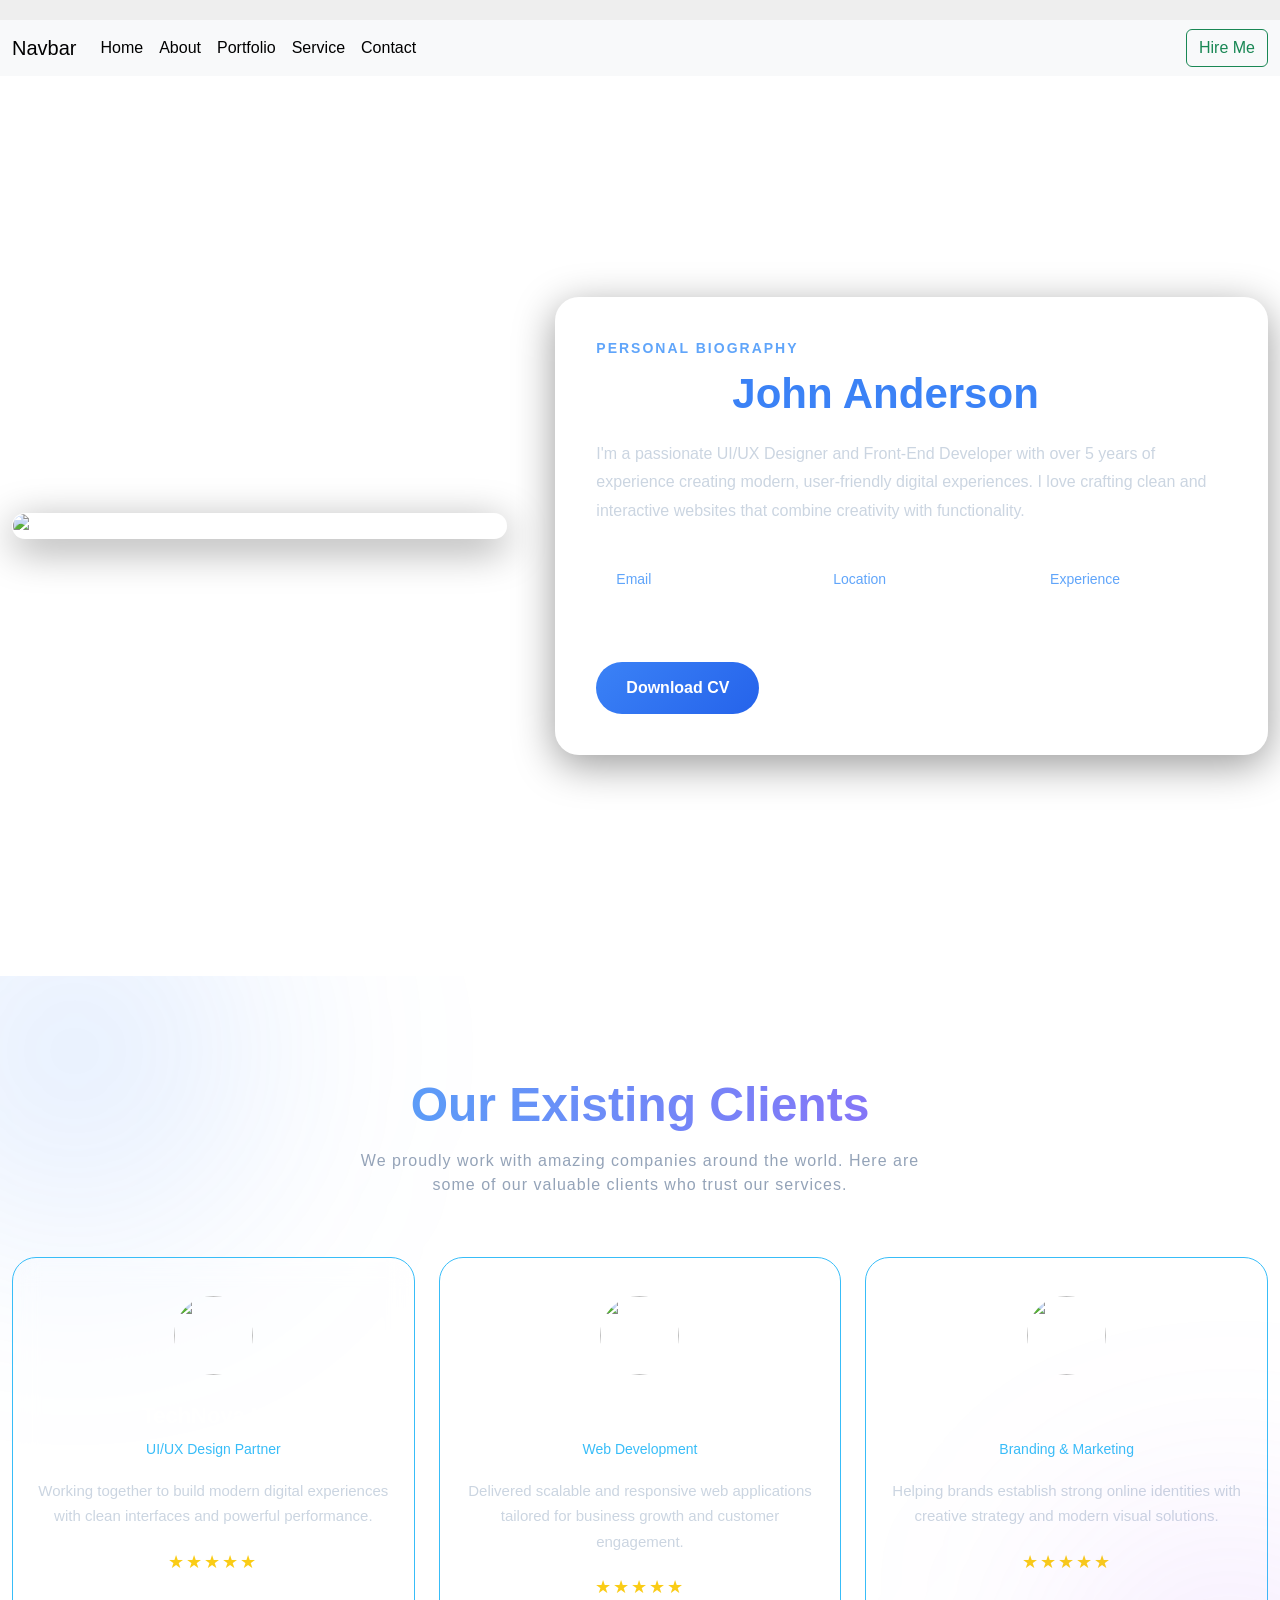
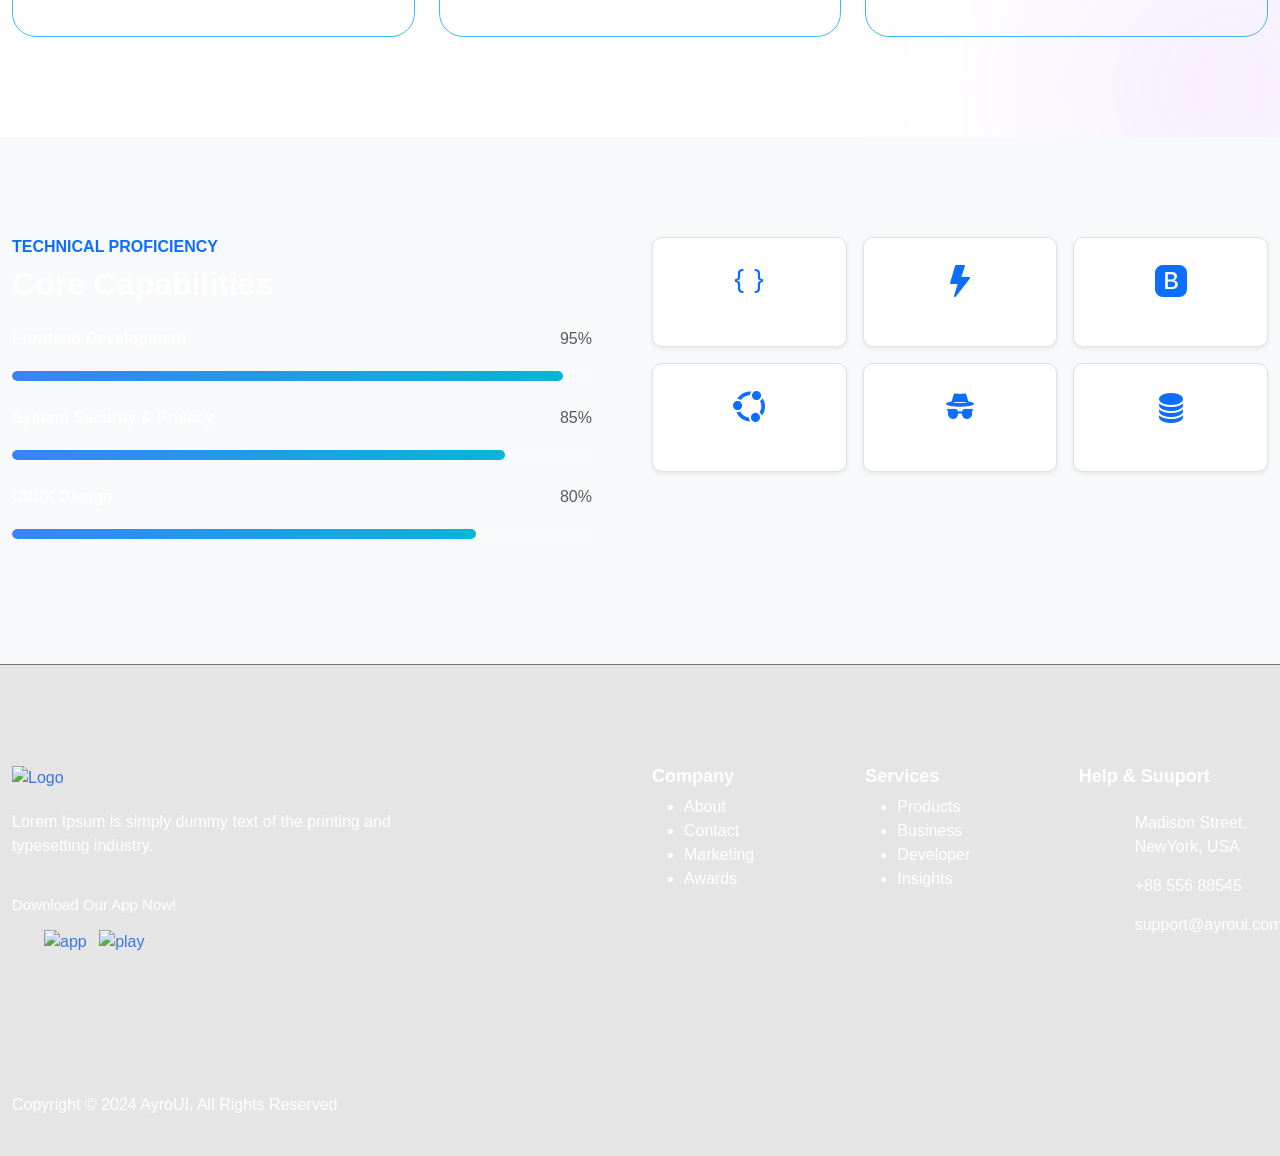
==== commit 9470c219: "update" ====
--- a/about.html
+++ b/about.html
@@ -56,28 +56,6 @@
    <section id="about">
 
       <!-- Personal Biography Section -->
-   <!DOCTYPE html>
-<html lang="en">
-<head>
-  <meta charset="UTF-8" />
-  <meta name="viewport" content="width=device-width, initial-scale=1.0" />
-  <title>Modern Biography Section</title>
-
-  <!-- Bootstrap 5 -->
-  <link
-    href="https://cdn.jsdelivr.net/npm/bootstrap@5.3.3/dist/css/bootstrap.min.css"
-    rel="stylesheet"
-  />
-
-  <!-- Google Font -->
-  <link
-    href="https://fonts.googleapis.com/css2?family=Poppins:wght@300;400;500;600;700&display=swap"
-    rel="stylesheet"
-  />
-</head>
-
-<body>
-
   <section class="bio-section">
     <div class="container">
       <div class="row align-items-center g-5">
@@ -143,35 +121,9 @@
       </div>
     </div>
   </section>
-
-</body>
-</html>
       <!-- Personal Biography Section -->
 
       <!-- Existing Client Section -->
-
-      <!DOCTYPE html>
-<html lang="en">
-<head>
-  <meta charset="UTF-8" />
-  <meta name="viewport" content="width=device-width, initial-scale=1.0"/>
-  <title>Existing Client Section</title>
-
-  <!-- Bootstrap -->
-  <link
-    href="https://cdn.jsdelivr.net/npm/bootstrap@5.3.3/dist/css/bootstrap.min.css"
-    rel="stylesheet"
-  />
-
-  <!-- Google Font -->
-  <link
-    href="https://fonts.googleapis.com/css2?family=Poppins:wght@300;400;500;600;700&display=swap"
-    rel="stylesheet"
-  />
-
-</head>
-<body>
-
   <section class="client-section">
     <div class="container">
 
@@ -258,10 +210,6 @@
 
     </div>
   </section>
-
-</body>
-</html>
-
       <!-- Existing Client Section -->
 
       <!-- Skill Information Section -->
--- a/css/index.css
+++ b/css/index.css
@@ -149,7 +149,7 @@
       display: flex;
       align-items: center;
       padding: 80px 0;
-      background: linear-gradient(135deg, #0f172a, #111827, #1e293b);
+      background: white;
     }
 
     .bio-card {
@@ -270,23 +270,12 @@
 
 /* Existing Client Section */
 
-*{
-      margin:0;
-      padding:0;
-      box-sizing:border-box;
-      font-family: 'Poppins', sans-serif;
-    }
-
-    body{
-      background:#0f172a;
-      color:white;
-    }
-
     .client-section{
       padding:100px 0;
       position:relative;
       overflow:hidden;
-    }
+      
+}
 
     .client-section::before{
       content:'';
@@ -337,7 +326,7 @@
 
     .client-card{
       background:rgba(255,255,255,0.06);
-      border:1px solid rgba(255,255,255,0.08);
+      border:1px solid #38bdf8; ;
       backdrop-filter:blur(12px);
       border-radius:24px;
       padding:35px 25px;
